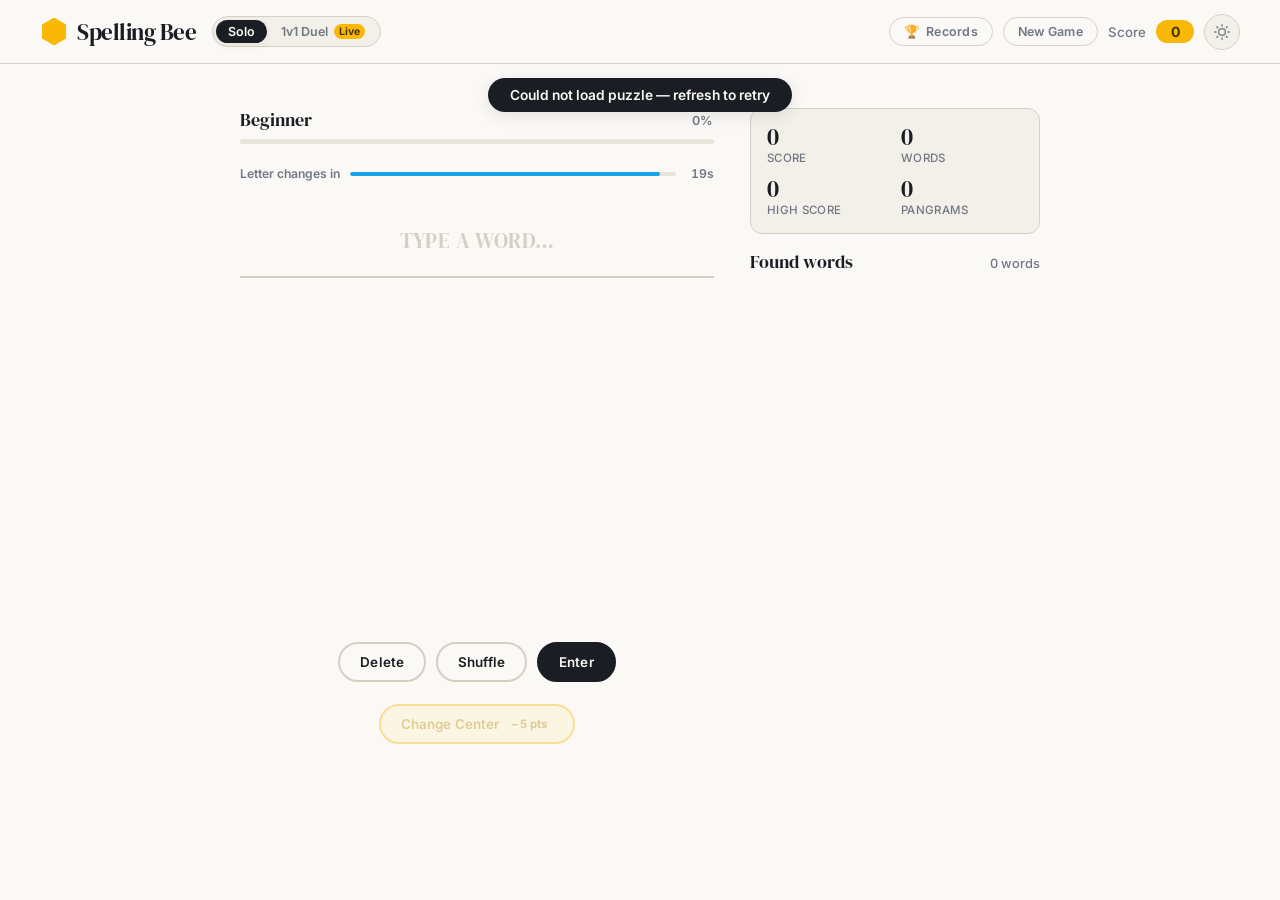
==== spelling-bee/static/index.html @ 5a42bb25 "fix(spelling-bee): ensure creator host status is retained and match settings stay active for host" ====
<!DOCTYPE html>
<html lang="en">
<head>
	<meta charset="UTF-8" />
	<meta name="viewport" content="width=device-width, initial-scale=1.0" />
	<title>Spelling Bee · 1v1 Multiplayer & Daily Puzzle</title>
	<meta name="description" content="Play Spelling Bee Solo or 1v1 real-time multiplayer with dynamic letter mutations, lockouts, and customizable game variations." />
	<link rel="preconnect" href="https://fonts.googleapis.com" />
	<link rel="preconnect" href="https://fonts.gstatic.com" crossorigin />
	<link href="https://fonts.googleapis.com/css2?family=DM+Serif+Display&family=Inter:wght@400;500;600;700;800&display=swap" rel="stylesheet" />
	<style>
		/* ── Design tokens ─────────────────────────────────────────────── */
		:root {
			--bg:            hsl(48, 30%, 97%);
			--surface:       hsl(48, 25%, 93%);
			--surface-2:     hsl(48, 20%, 88%);
			--border:        hsl(48, 15%, 80%);
			--text:          hsl(220, 15%, 12%);
			--text-muted:    hsl(220, 8%, 48%);
			--accent:        hsl(44, 95%, 50%);
			--accent-dark:   hsl(44, 95%, 38%);
			--accent-light:  hsl(44, 95%, 90%);
			--team-a:        hsl(38, 95%, 50%);
			--team-a-light:  hsl(38, 95%, 92%);
			--team-b:        hsl(210, 90%, 55%);
			--team-b-light:  hsl(210, 90%, 92%);
			--green:         hsl(145, 60%, 40%);
			--green-light:   hsl(145, 60%, 92%);
			--red:           hsl(4, 75%, 52%);
			--pangram:       hsl(270, 60%, 52%);
			--pangram-light: hsl(270, 60%, 94%);
			--mutate-color:  hsl(200, 80%, 50%);

			--radius-sm:   6px;
			--radius-md:   12px;
			--radius-lg:   16px;
			--radius-pill: 999px;

			--shadow-sm: 0 2px 8px hsl(220 15% 12% / .06);
			--shadow-md: 0 4px 16px hsl(220 15% 12% / .10);
			--shadow-lg: 0 12px 32px hsl(220 15% 12% / .15);

			--ease-spring: cubic-bezier(.34, 1.56, .64, 1);
			--ease-out:    cubic-bezier(.4, 0, .2, 1);
			--t:           160ms;
		}

		/* ── Dark mode tokens ───────────────────────────────────────────── */
		[data-theme="dark"] {
			--bg:            hsl(222, 16%, 10%);
			--surface:       hsl(222, 15%, 14%);
			--surface-2:     hsl(222, 14%, 19%);
			--border:        hsl(222, 12%, 26%);
			--text:          hsl(48, 18%, 90%);
			--text-muted:    hsl(220, 8%, 52%);
			--accent-light:  hsl(44, 50%, 18%);
			--team-a-light:  hsl(38, 50%, 18%);
			--team-b-light:  hsl(210, 50%, 18%);
			--green:         hsl(145, 55%, 50%);
			--green-light:   hsl(145, 35%, 13%);
			--pangram:       hsl(270, 65%, 68%);
			--pangram-light: hsl(270, 35%, 16%);
			--shadow-md:     0 4px 20px hsl(0 0% 0% / .35);
			--shadow-lg:     0 12px 36px hsl(0 0% 0% / .50);
		}

		/* Smooth colour transition when theme switches */
		*, *::before, *::after {
			transition:
				background-color 220ms var(--ease-out),
				border-color     220ms var(--ease-out),
				color            120ms var(--ease-out);
		}

		/* ── Reset ─────────────────────────────────────────────────────── */
		*, *::before, *::after { box-sizing: border-box; margin: 0; padding: 0; }

		body {
			font-family: 'Inter', sans-serif;
			background: var(--bg);
			color: var(--text);
			min-height: 100dvh;
			display: flex;
			flex-direction: column;
			align-items: center;
			overflow-x: hidden;
		}

		/* ── Header ────────────────────────────────────────────────────── */
		header {
			width: 100%;
			border-bottom: 1px solid var(--border);
			padding: 0 clamp(16px, 4vw, 40px);
			background: var(--bg);
			display: flex;
			align-items: center;
			justify-content: space-between;
			height: 64px;
			position: sticky;
			top: 0;
			z-index: 100;
		}

		.header-left {
			display: flex;
			align-items: center;
			gap: 16px;
		}

		.logo {
			font-family: 'DM Serif Display', serif;
			font-size: 1.45rem;
			letter-spacing: -.02em;
			display: flex;
			align-items: center;
			gap: 9px;
			cursor: pointer;
			text-decoration: none;
			color: inherit;
		}

		.logo-hex {
			width: 28px;
			height: 28px;
			background: var(--accent);
			clip-path: polygon(50% 0%,93% 25%,93% 75%,50% 100%,7% 75%,7% 25%);
			flex-shrink: 0;
		}

		/* Mode switch tabs */
		.mode-tabs {
			display: flex;
			background: var(--surface);
			padding: 3px;
			border-radius: var(--radius-pill);
			border: 1px solid var(--border);
			gap: 2px;
		}

		.mode-tab {
			padding: 4px 12px;
			border-radius: var(--radius-pill);
			border: none;
			background: transparent;
			color: var(--text-muted);
			font-family: 'Inter', sans-serif;
			font-size: .78rem;
			font-weight: 600;
			cursor: pointer;
			display: flex;
			align-items: center;
			gap: 6px;
			transition: all var(--t);
		}

		.mode-tab.active {
			background: var(--text);
			color: var(--bg);
			box-shadow: var(--shadow-sm);
		}

		.mode-tab .badge {
			font-size: .65rem;
			padding: 1px 5px;
			border-radius: var(--radius-pill);
			background: var(--accent);
			color: hsl(44, 90%, 15%);
			font-weight: 700;
		}

		.mode-tab.active .badge {
			background: var(--accent);
			color: hsl(44, 90%, 15%);
		}

		.header-right {
			display: flex;
			align-items: center;
			gap: 10px;
			font-size: .83rem;
			color: var(--text-muted);
			font-weight: 500;
		}

		.score-badge {
			background: var(--accent);
			color: hsl(44, 90%, 15%);
			font-weight: 700;
			font-size: .88rem;
			padding: 3px 12px;
			border-radius: var(--radius-pill);
			min-width: 38px;
			text-align: center;
		}

		.btn-header {
			padding: 6px 14px;
			border-radius: var(--radius-pill);
			border: 1.5px solid var(--border);
			background: transparent;
			color: var(--text-muted);
			font-family: 'Inter', sans-serif;
			font-size: .78rem;
			font-weight: 600;
			cursor: pointer;
			display: inline-flex;
			align-items: center;
			gap: 6px;
			letter-spacing: .02em;
			transition: background var(--t), border-color var(--t), color var(--t);
		}

		.btn-header:hover {
			background: var(--surface);
			border-color: var(--text-muted);
			color: var(--text);
		}

		.btn-header.accent {
			background: var(--accent-light);
			border-color: var(--accent);
			color: var(--accent-dark);
		}

		.theme-toggle {
			width: 36px;
			height: 36px;
			border-radius: 50%;
			border: 1.5px solid var(--border);
			background: var(--surface);
			cursor: pointer;
			display: flex;
			align-items: center;
			justify-content: center;
			color: var(--text-muted);
			flex-shrink: 0;
			transition:
				background-color 220ms var(--ease-out),
				border-color     220ms var(--ease-out),
				color            120ms var(--ease-out),
				transform        200ms var(--ease-spring);
		}

		.theme-toggle:hover {
			background: var(--surface-2);
			color: var(--text);
			transform: rotate(20deg) scale(1.08);
		}

		.theme-toggle svg {
			width: 16px;
			height: 16px;
			fill: none;
			stroke: currentColor;
			stroke-width: 2;
			stroke-linecap: round;
			stroke-linejoin: round;
		}

		.theme-toggle .icon-sun  { display: block; }
		.theme-toggle .icon-moon { display: none;  }

		[data-theme="dark"] .theme-toggle .icon-sun  { display: none;  }
		[data-theme="dark"] .theme-toggle .icon-moon { display: block; }

		/* ── Multiplayer Match Bar (Active Match HUD) ──────────────────── */
		.match-hud {
			width: 100%;
			background: var(--surface);
			border-bottom: 1px solid var(--border);
			padding: 10px clamp(16px, 4vw, 40px);
			display: none;
			flex-direction: column;
			gap: 8px;
			animation: slideDown 220ms var(--ease-out);
		}

		.match-hud.active { display: flex; }

		@keyframes slideDown {
			from { opacity: 0; transform: translateY(-8px); }
			to   { opacity: 1; transform: translateY(0); }
		}

		.match-hud-main {
			display: flex;
			align-items: center;
			justify-content: space-between;
			flex-wrap: wrap;
			gap: 12px;
		}

		.duel-scorecard {
			display: flex;
			align-items: center;
			gap: 16px;
			flex: 1;
			min-width: 260px;
		}

		.duel-side {
			display: flex;
			align-items: center;
			gap: 8px;
			flex: 1;
		}

		.duel-side.right {
			justify-content: flex-end;
			text-align: right;
		}

		.duel-side.team-a .duel-badge { background: var(--team-a); color: hsl(38, 90%, 15%); }
		.duel-side.team-b .duel-badge { background: var(--team-b); color: #fff; }

		.duel-badge {
			padding: 3px 10px;
			border-radius: var(--radius-pill);
			font-size: .75rem;
			font-weight: 700;
		}

		.duel-name {
			font-size: .88rem;
			font-weight: 600;
			white-space: nowrap;
			overflow: hidden;
			text-overflow: ellipsis;
			max-width: 140px;
		}

		.duel-pts {
			font-family: 'DM Serif Display', serif;
			font-size: 1.4rem;
		}

		.duel-vs {
			font-size: .75rem;
			font-weight: 800;
			color: var(--text-muted);
			padding: 2px 8px;
			border-radius: var(--radius-pill);
			background: var(--surface-2);
		}

		.match-timer-box {
			display: flex;
			align-items: center;
			gap: 8px;
			font-size: .85rem;
			font-weight: 700;
			font-variant-numeric: tabular-nums;
			background: var(--surface-2);
			padding: 5px 14px;
			border-radius: var(--radius-pill);
			border: 1px solid var(--border);
		}

		.match-timer-box.urgent {
			background: hsl(4, 75%, 52% / .15);
			color: var(--red);
			border-color: var(--red);
			animation: pulse 1s infinite;
		}

		@keyframes pulse {
			0%, 100% { opacity: 1; }
			50% { opacity: .7; }
		}

		/* Multiplayer Live Event Feed */
		.match-feed {
			font-size: .75rem;
			color: var(--text-muted);
			font-weight: 500;
			display: flex;
			align-items: center;
			gap: 8px;
			min-height: 18px;
		}

		.feed-pill {
			background: var(--surface-2);
			padding: 2px 8px;
			border-radius: var(--radius-pill);
			color: var(--text);
			font-weight: 600;
			animation: fadeIn 200ms ease;
		}

		@keyframes fadeIn {
			from { opacity: 0; }
			to   { opacity: 1; }
		}

		/* ── Layout ────────────────────────────────────────────────────── */
		main {
			width: 100%;
			max-width: 880px;
			padding: clamp(20px, 4vw, 44px) clamp(16px, 4vw, 40px);
			display: grid;
			grid-template-columns: 1fr 290px;
			gap: 36px;
			align-items: start;
		}

		@media (max-width: 720px) {
			main { grid-template-columns: 1fr; }
			.mode-tabs { order: 2; margin-top: 6px; }
			.header-left { flex-direction: column; align-items: flex-start; gap: 4px; }
			header { height: auto; padding: 10px 16px; }
		}

		/* ── Left column ────────────────────────────────────────────────── */
		.game-col {
			display: flex;
			flex-direction: column;
			align-items: center;
			gap: 22px;
		}

		/* ── Rank bar (Solo Mode) ───────────────────────────────────────── */
		.rank-row {
			width: 100%;
			display: flex;
			flex-direction: column;
			gap: 7px;
		}

		.rank-meta {
			display: flex;
			align-items: center;
			justify-content: space-between;
		}

		.rank-name {
			font-family: 'DM Serif Display', serif;
			font-size: 1.1rem;
		}

		.rank-pct {
			font-size: .78rem;
			color: var(--text-muted);
			font-weight: 600;
			letter-spacing: .04em;
		}

		.rank-track {
			width: 100%;
			height: 5px;
			background: var(--surface-2);
			border-radius: 3px;
			overflow: hidden;
		}

		.rank-fill {
			height: 100%;
			background: var(--accent);
			border-radius: 3px;
			width: 0%;
			transition: width 600ms var(--ease-spring);
		}

		/* ── Mutate countdown bar ───────────────────────────────────────── */
		.mutate-row {
			width: 100%;
			display: flex;
			align-items: center;
			gap: 10px;
			font-size: .76rem;
			font-weight: 600;
			color: var(--text-muted);
		}

		.mutate-track {
			flex: 1;
			height: 4px;
			background: var(--surface-2);
			border-radius: 2px;
			overflow: hidden;
		}

		.mutate-fill {
			height: 100%;
			background: var(--mutate-color);
			border-radius: 2px;
			width: 100%;
			transform-origin: left;
			transition: width 1s linear;
		}

		.mutate-fill.urgent { background: var(--red); }

		.mutate-secs {
			min-width: 28px;
			text-align: right;
			font-variant-numeric: tabular-nums;
		}

		/* ── Word input ─────────────────────────────────────────────────── */
		.word-input-wrap {
			position: relative;
			width: 100%;
		}

		.word-input {
			width: 100%;
			font-family: 'DM Serif Display', serif;
			font-size: clamp(1.6rem, 5vw, 2.4rem);
			letter-spacing: .06em;
			text-align: center;
			padding: 10px 16px;
			background: transparent;
			border: none;
			border-bottom: 2.5px solid var(--border);
			outline: none;
			color: transparent;
			caret-color: var(--accent);
			transition: border-color var(--t) var(--ease-out);
		}

		.word-input:focus { border-color: var(--accent); }

		.word-display-overlay {
			position: absolute;
			inset: 0;
			display: flex;
			align-items: center;
			justify-content: center;
			pointer-events: none;
			font-family: 'DM Serif Display', serif;
			font-size: clamp(1.6rem, 5vw, 2.4rem);
			letter-spacing: .06em;
			text-transform: uppercase;
			padding: 10px 16px;
			overflow: hidden;
			white-space: nowrap;
			gap: 1px;
		}

		.word-display-overlay .lv { color: var(--text); }
		.word-display-overlay .lv.lg { color: hsl(38, 92%, 50%); }
		.word-display-overlay .li { color: var(--text-muted); opacity: .55; }
		.word-display-overlay .placeholder-text {
			color: var(--border);
			font-size: clamp(.95rem, 2.8vw, 1.3rem);
			letter-spacing: .02em;
		}

		/* ── Honeycomb ──────────────────────────────────────────────────── */
		.hive-wrap {
			position: relative;
			width: clamp(240px, 55vw, 320px);
			aspect-ratio: 1;
			display: flex;
			align-items: center;
			justify-content: center;
		}

		.hive { position: relative; width: 100%; height: 100%; }

		.hex-btn {
			position: absolute;
			display: flex;
			align-items: center;
			justify-content: center;
			clip-path: polygon(50% 0%,93% 25%,93% 75%,50% 100%,7% 75%,7% 25%);
			cursor: pointer;
			border: none;
			outline: none;
			font-family: 'DM Serif Display', serif;
			font-size: clamp(1.1rem, 3.5vw, 1.45rem);
			text-transform: uppercase;
			color: var(--text);
			background: var(--surface-2);
			transition: background var(--t) var(--ease-out), transform var(--t) var(--ease-out);
			user-select: none;
			-webkit-tap-highlight-color: transparent;
		}

		.hex-btn:hover { background: hsl(48, 20%, 82%); }
		.hex-btn:active { transform: scale(.90); }

		.hex-btn.center {
			background: var(--accent);
			color: hsl(44, 80%, 12%);
			z-index: 2;
		}

		.hex-btn.center:hover { background: hsl(44, 95%, 44%); }

		@keyframes hexMutateOut {
			0%   { transform: scale(1) rotateY(0deg); }
			50%  { transform: scale(.6) rotateY(90deg); opacity: .3; }
			100% { transform: scale(1) rotateY(0deg); }
		}

		.hex-btn.mutating {
			animation: hexMutateOut 440ms var(--ease-spring) both;
		}

		@keyframes hexWarnPulse {
			0%, 100% { box-shadow: 0 0 0 0 hsl(4, 75%, 52% / .0); }
			50%      { box-shadow: 0 0 18px 4px hsl(4, 75%, 52% / .55); }
		}

		.hex-btn.lockout-warning {
			animation: hexWarnPulse 0.7s ease-in-out infinite;
		}

		.hex-btn.lockout-locked {
			background: var(--red) !important;
			color: hsl(0, 0%, 100% / .35) !important;
			pointer-events: none;
			cursor: not-allowed;
			text-decoration: line-through;
			animation: none;
		}

		@keyframes hexUnlock {
			0%   { transform: scale(.85); }
			50%  { transform: scale(1.12); }
			100% { transform: scale(1); }
		}

		.hex-btn.lockout-unlock {
			animation: hexUnlock 350ms var(--ease-spring) both;
		}

		.word-display-overlay .ll {
			color: var(--red);
			text-decoration: line-through;
			opacity: .5;
		}

		/* ── Action buttons ─────────────────────────────────────────────── */
		.actions {
			display: flex;
			gap: 10px;
			align-items: center;
		}

		.btn {
			padding: 10px 20px;
			border-radius: var(--radius-pill);
			border: 2px solid var(--border);
			background: var(--bg);
			color: var(--text);
			font-family: 'Inter', sans-serif;
			font-size: .84rem;
			font-weight: 600;
			cursor: pointer;
			letter-spacing: .01em;
			transition: background var(--t), border-color var(--t), transform var(--t);
		}

		.btn:hover { background: var(--surface); border-color: var(--text-muted); }
		.btn:active { transform: scale(.95); }

		.btn-submit {
			background: var(--text);
			color: var(--bg);
			border-color: var(--text);
		}

		.btn-submit:hover { background: hsl(220, 15%, 22%); border-color: hsl(220, 15%, 22%); }
		.btn-submit:disabled { opacity: .35; cursor: not-allowed; }

		.btn-center {
			background: var(--accent-light);
			border-color: var(--accent);
			color: var(--accent-dark);
			display: flex;
			align-items: center;
			gap: 6px;
		}

		.btn-center:hover:not(:disabled) {
			background: var(--accent);
			border-color: var(--accent-dark);
			color: hsl(44, 80%, 12%);
		}

		.btn-center:disabled {
			opacity: .4;
			cursor: not-allowed;
		}

		.cost-badge {
			font-size: .72rem;
			font-weight: 700;
			background: hsl(44, 95%, 38% / .15);
			padding: 1px 6px;
			border-radius: var(--radius-pill);
		}

		/* ── Toast ──────────────────────────────────────────────────────── */
		#toast {
			position: fixed;
			top: 78px;
			left: 50%;
			transform: translateX(-50%) translateY(-10px);
			background: var(--text);
			color: var(--bg);
			padding: 9px 22px;
			border-radius: var(--radius-pill);
			font-size: .86rem;
			font-weight: 600;
			opacity: 0;
			pointer-events: none;
			transition: opacity 180ms ease, transform 180ms ease;
			z-index: 999;
			white-space: nowrap;
			box-shadow: var(--shadow-md);
		}

		#toast.show {
			opacity: 1;
			transform: translateX(-50%) translateY(0);
		}

		#toast.good    { background: var(--green); color: #fff; }
		#toast.great   { background: var(--pangram); color: #fff; }
		#toast.mutated { background: var(--mutate-color); color: #fff; }
		#toast.danger  { background: var(--red); color: #fff; }

		/* ── Right column (Stats / Words) ───────────────────────────────── */
		.words-col {
			display: flex;
			flex-direction: column;
			gap: 16px;
		}

		.stats-card {
			background: var(--surface);
			border: 1px solid var(--border);
			border-radius: var(--radius-md);
			padding: 16px;
			display: grid;
			grid-template-columns: 1fr 1fr;
			gap: 12px;
		}

		.stat-item { display: flex; flex-direction: column; gap: 2px; }

		.stat-value {
			font-family: 'DM Serif Display', serif;
			font-size: 1.5rem;
			line-height: 1;
		}

		.stat-label {
			font-size: .72rem;
			color: var(--text-muted);
			font-weight: 500;
			letter-spacing: .03em;
			text-transform: uppercase;
		}

		.words-header {
			display: flex;
			align-items: baseline;
			justify-content: space-between;
		}

		.words-title {
			font-family: 'DM Serif Display', serif;
			font-size: 1.1rem;
		}

		.words-count { font-size: .8rem; color: var(--text-muted); font-weight: 500; }

		.words-list {
			list-style: none;
			display: flex;
			flex-direction: column;
			gap: 4px;
			max-height: 460px;
			overflow-y: auto;
			padding-right: 4px;
		}

		.words-list::-webkit-scrollbar { width: 4px; }
		.words-list::-webkit-scrollbar-thumb { background: var(--border); border-radius: 2px; }

		.word-item {
			padding: 7px 12px;
			border-radius: var(--radius-sm);
			font-size: .88rem;
			font-weight: 500;
			display: flex;
			align-items: center;
			justify-content: space-between;
			animation: slideIn 280ms var(--ease-spring) both;
		}

		@keyframes slideIn {
			from { opacity: 0; transform: translateX(10px); }
			to   { opacity: 1; transform: translateX(0); }
		}

		.word-item.pangram { background: var(--pangram-light); color: var(--pangram); font-weight: 700; }
		.word-item.normal  { background: var(--green-light); color: var(--green); }

		.word-item .word-meta {
			display: flex;
			align-items: center;
			gap: 6px;
			font-size: .75rem;
			font-weight: 700;
			opacity: .85;
		}

		/* ── Modal Common Styles ────────────────────────────────────────── */
		.modal-backdrop {
			position: fixed;
			inset: 0;
			background: hsl(220 15% 12% / .55);
			backdrop-filter: blur(4px);
			-webkit-backdrop-filter: blur(4px);
			z-index: 1000;
			display: flex;
			align-items: center;
			justify-content: center;
			padding: 20px;
			opacity: 0;
			visibility: hidden;
			transition: opacity 200ms var(--ease-out), visibility 200ms var(--ease-out);
		}

		.modal-backdrop.open {
			opacity: 1;
			visibility: visible;
		}

		.modal-dialog {
			background: var(--bg);
			border: 1px solid var(--border);
			border-radius: var(--radius-lg);
			width: min(640px, 95vw);
			max-width: 640px;
			max-height: 90vh;
			display: flex;
			flex-direction: column;
			box-shadow: var(--shadow-lg);
			transform: scale(.95);
			transition: transform 200ms var(--ease-spring);
			overflow: hidden;
		}

		.modal-backdrop.open .modal-dialog {
			transform: scale(1);
		}

		.modal-header {
			padding: 18px 24px;
			border-bottom: 1px solid var(--border);
			display: flex;
			align-items: center;
			justify-content: space-between;
			background: var(--surface);
			flex-shrink: 0;
		}

		.modal-title {
			font-family: 'DM Serif Display', serif;
			font-size: 1.35rem;
			display: flex;
			align-items: center;
			gap: 10px;
		}

		.modal-close {
			background: transparent;
			border: none;
			color: var(--text-muted);
			font-size: 1.4rem;
			line-height: 1;
			cursor: pointer;
			width: 34px;
			height: 34px;
			border-radius: 50%;
			display: flex;
			align-items: center;
			justify-content: center;
		}

		.modal-close:hover {
			background: var(--surface-2);
			color: var(--text);
		}

		.modal-body {
			padding: 24px;
			overflow-y: auto;
			overflow-x: hidden;
			display: flex;
			flex-direction: column;
			gap: 18px;
		}

		.modal-body::-webkit-scrollbar { width: 5px; }
		.modal-body::-webkit-scrollbar-thumb { background: var(--border); border-radius: 3px; }

		/* ── Multiplayer Lobby Modal UI ────────────────────────────────── */
		.lobby-code-box {
			background: var(--surface);
			border: 2px dashed var(--border);
			border-radius: var(--radius-md);
			padding: 16px 20px;
			display: flex;
			align-items: center;
			justify-content: space-between;
			gap: 12px;
			min-width: 0;
		}

		.lobby-code-val {
			font-family: 'DM Serif Display', serif;
			font-size: 1.8rem;
			letter-spacing: .08em;
			color: var(--text);
		}

		.btn-copy {
			padding: 8px 16px;
			border-radius: var(--radius-pill);
			background: var(--accent);
			border: none;
			color: hsl(44, 90%, 15%);
			font-weight: 700;
			font-size: .82rem;
			cursor: pointer;
			display: flex;
			align-items: center;
			gap: 6px;
			transition: opacity var(--t), transform var(--t);
			flex-shrink: 0;
		}

		.btn-copy:hover { opacity: .9; transform: scale(1.02); }

		.input-group {
			display: flex;
			flex-direction: column;
			gap: 6px;
			min-width: 0;
		}

		.input-label {
			font-size: .75rem;
			font-weight: 700;
			text-transform: uppercase;
			color: var(--text-muted);
			letter-spacing: .04em;
		}

		.text-input, .select-input {
			padding: 10px 14px;
			border-radius: var(--radius-sm);
			border: 1.5px solid var(--border);
			background: var(--surface);
			color: var(--text);
			font-family: 'Inter', sans-serif;
			font-size: .9rem;
			outline: none;
			width: 100%;
			box-sizing: border-box;
		}

		.text-input:focus, .select-input:focus {
			border-color: var(--accent);
		}

		.lobby-grid-2 {
			display: grid;
			grid-template-columns: 1fr 1fr;
			gap: 12px;
			min-width: 0;
		}

		@media (max-width: 520px) {
			.lobby-grid-2 { grid-template-columns: 1fr; }
		}

		/* ── 1v1 Duel Matchup Box ──────────────────────── */
		.duel-matchup-wrap {
			display: grid;
			grid-template-columns: 1fr auto 1fr;
			gap: 14px;
			align-items: center;
			background: var(--surface);
			border: 1px solid var(--border);
			border-radius: var(--radius-md);
			padding: 18px;
			min-width: 0;
		}

		.duel-matchup-card {
			display: flex;
			flex-direction: column;
			gap: 6px;
			background: var(--bg);
			border: 1.5px solid var(--border);
			border-radius: var(--radius-sm);
			padding: 12px 14px;
			min-width: 0;
			overflow: hidden;
		}

		.duel-matchup-card.host-side {
			border-left: 4px solid var(--team-a);
		}

		.duel-matchup-card.rival-side {
			border-left: 4px solid var(--team-b);
		}

		.duel-matchup-card.waiting {
			border-style: dashed;
			opacity: .75;
		}

		.duel-matchup-meta {
			display: flex;
			align-items: center;
			justify-content: space-between;
			font-size: .72rem;
			font-weight: 700;
			text-transform: uppercase;
			color: var(--text-muted);
			letter-spacing: .03em;
		}

		.duel-matchup-name {
			font-family: 'DM Serif Display', serif;
			font-size: 1.2rem;
			color: var(--text);
			white-space: nowrap;
			overflow: hidden;
			text-overflow: ellipsis;
		}

		.duel-matchup-vs {
			font-size: .8rem;
			font-weight: 800;
			color: var(--text-muted);
			background: var(--surface-2);
			padding: 6px 10px;
			border-radius: var(--radius-pill);
		}

		.lobby-teams-wrap {
			display: flex;
			flex-direction: column;
			gap: 10px;
		}

		.team-card {
			background: var(--surface);
			border: 1px solid var(--border);
			border-radius: var(--radius-md);
			padding: 12px 14px;
			display: flex;
			flex-direction: column;
			gap: 8px;
		}

		.team-card.team-a { border-left: 4px solid var(--team-a); }
		.team-card.team-b { border-left: 4px solid var(--team-b); }

		.team-header {
			display: flex;
			align-items: center;
			justify-content: space-between;
			font-size: .82rem;
			font-weight: 700;
		}

		.player-slots {
			display: flex;
			flex-direction: column;
			gap: 6px;
		}

		.player-slot-item {
			background: var(--bg);
			border: 1px solid var(--border);
			border-radius: var(--radius-sm);
			padding: 6px 10px;
			display: flex;
			align-items: center;
			justify-content: space-between;
			font-size: .84rem;
		}

		.player-slot-item .slot-name {
			font-weight: 600;
			display: flex;
			align-items: center;
			gap: 6px;
		}

		.tag-host {
			background: var(--accent);
			color: hsl(44, 90%, 15%);
			font-size: .65rem;
			font-weight: 800;
			padding: 1px 5px;
			border-radius: var(--radius-pill);
		}

		.tag-ready {
			font-size: .72rem;
			font-weight: 700;
			color: var(--green);
		}

		.tag-not-ready {
			font-size: .72rem;
			font-weight: 700;
			color: var(--text-muted);
		}

		.btn-switch-team {
			padding: 3px 8px;
			border-radius: var(--radius-pill);
			border: 1px solid var(--border);
			background: transparent;
			font-size: .72rem;
			font-weight: 600;
			color: var(--text-muted);
			cursor: pointer;
		}

		.btn-switch-team:hover {
			background: var(--surface-2);
			color: var(--text);
		}

		.lobby-actions {
			display: flex;
			gap: 10px;
			margin-top: 8px;
		}

		.btn-lobby-primary {
			flex: 1;
			padding: 12px 20px;
			border-radius: var(--radius-pill);
			background: var(--text);
			color: var(--bg);
			border: none;
			font-family: 'Inter', sans-serif;
			font-size: .92rem;
			font-weight: 700;
			cursor: pointer;
			transition: background var(--t);
		}

		.btn-lobby-primary:hover:not(:disabled) {
			background: hsl(220, 15%, 25%);
		}

		.btn-lobby-primary:disabled {
			opacity: .4;
			cursor: not-allowed;
		}

		.btn-lobby-secondary {
			padding: 12px 20px;
			border-radius: var(--radius-pill);
			background: var(--surface);
			border: 1.5px solid var(--border);
			color: var(--text);
			font-family: 'Inter', sans-serif;
			font-size: .92rem;
			font-weight: 600;
			cursor: pointer;
		}

		.btn-lobby-secondary:hover {
			background: var(--surface-2);
		}

		/* Join Room Bar in Modal */
		.join-code-row {
			display: flex;
			gap: 8px;
			align-items: center;
			min-width: 0;
		}

		.join-code-row .text-input {
			flex: 1;
			min-width: 0;
		}

		.join-code-row .btn-lobby-secondary {
			flex-shrink: 0;
			padding: 9px 18px;
			font-size: .86rem;
		}

		/* ── Game Over Modal ────────────────────────────────────────────── */
		.game-over-banner {
			text-align: center;
			padding: 16px 0;
		}

		.game-over-title {
			font-family: 'DM Serif Display', serif;
			font-size: 2.2rem;
			line-height: 1.1;
		}

		.game-over-sub {
			font-size: .9rem;
			color: var(--text-muted);
			margin-top: 4px;
		}

		.podium-scores {
			display: grid;
			grid-template-columns: 1fr 1fr;
			gap: 12px;
			background: var(--surface);
			border-radius: var(--radius-md);
			padding: 16px;
			border: 1px solid var(--border);
		}

		.podium-item {
			display: flex;
			flex-direction: column;
			align-items: center;
			gap: 4px;
		}

		.podium-val {
			font-family: 'DM Serif Display', serif;
			font-size: 2rem;
		}

		.podium-label {
			font-size: .75rem;
			font-weight: 700;
			text-transform: uppercase;
			color: var(--text-muted);
		}

		/* ── Achievements Modal ─────────────────────────────────────────── */
		.records-grid {
			display: grid;
			grid-template-columns: repeat(2, 1fr);
			gap: 10px;
		}

		.record-card {
			background: var(--surface);
			border: 1px solid var(--border);
			border-radius: var(--radius-sm);
			padding: 12px 14px;
			display: flex;
			flex-direction: column;
			gap: 4px;
		}

		.record-card.full-width { grid-column: span 2; }

		.record-label {
			font-size: .72rem;
			color: var(--text-muted);
			font-weight: 500;
			text-transform: uppercase;
			letter-spacing: .03em;
		}

		.record-val {
			font-family: 'DM Serif Display', serif;
			font-size: 1.25rem;
			color: var(--text);
			word-break: break-all;
		}

		.record-sub {
			font-size: .75rem;
			color: var(--text-muted);
			font-weight: 500;
		}

		.badges-list {
			display: flex;
			flex-direction: column;
			gap: 8px;
		}

		.badge-item {
			background: var(--surface);
			border: 1px solid var(--border);
			border-radius: var(--radius-sm);
			padding: 10px 14px;
			display: flex;
			align-items: center;
			gap: 12px;
			transition: border-color var(--t), background var(--t);
		}

		.badge-item.unlocked {
			border-color: var(--accent);
			background: var(--surface-2);
		}

		.badge-icon {
			font-size: 1.35rem;
			width: 38px;
			height: 38px;
			border-radius: 50%;
			background: var(--surface-2);
			display: flex;
			align-items: center;
			justify-content: center;
			flex-shrink: 0;
		}

		.badge-item.unlocked .badge-icon { background: var(--accent-light); }

		.badge-info {
			flex: 1;
			display: flex;
			flex-direction: column;
			gap: 2px;
		}

		.badge-name {
			font-size: .88rem;
			font-weight: 600;
			color: var(--text);
		}

		.badge-desc {
			font-size: .76rem;
			color: var(--text-muted);
		}

		.badge-status {
			font-size: .72rem;
			font-weight: 600;
			padding: 3px 8px;
			border-radius: var(--radius-pill);
			background: var(--surface-2);
			color: var(--text-muted);
		}

		.badge-item.unlocked .badge-status {
			background: var(--green-light);
			color: var(--green);
		}
	</style>
</head>
<body>

<header>
	<div class="header-left">
		<a class="logo" id="logo-btn" href="#">
			<div class="logo-hex"></div>
			Spelling Bee
		</a>
		<div class="mode-tabs">
			<button class="mode-tab active" id="tab-solo">Solo</button>
			<button class="mode-tab" id="tab-multi">
				1v1 Duel
				<span class="badge">Live</span>
			</button>
		</div>
	</div>

	<div class="header-right">
		<button class="btn-header" id="btn-achievements" title="View achievements & records">
			🏆 <span>Records</span>
		</button>
		<button class="btn-header accent" id="btn-room-action" style="display:none">
			⚔️ <span id="room-btn-text">Room Lobby</span>
		</button>
		<button class="btn-header" id="btn-new-game" title="Start a fresh random puzzle">New Game</button>
		Score
		<span class="score-badge" id="header-score">0</span>
		<button class="theme-toggle" id="btn-theme" aria-label="Toggle dark mode" title="Toggle dark mode">
			<svg class="icon-sun" viewBox="0 0 24 24">
				<circle cx="12" cy="12" r="5"/>
				<line x1="12" y1="1"  x2="12" y2="3"/>
				<line x1="12" y1="21" x2="12" y2="23"/>
				<line x1="4.22" y1="4.22"  x2="5.64" y2="5.64"/>
				<line x1="18.36" y1="18.36" x2="19.78" y2="19.78"/>
				<line x1="1"  y1="12" x2="3"  y2="12"/>
				<line x1="21" y1="12" x2="23" y2="12"/>
				<line x1="4.22" y1="19.78" x2="5.64" y2="18.36"/>
				<line x1="18.36" y1="5.64" x2="19.78" y2="4.22"/>
			</svg>
			<svg class="icon-moon" viewBox="0 0 24 24">
				<path d="M21 12.79A9 9 0 1 1 11.21 3 7 7 0 0 0 21 12.79z"/>
			</svg>
		</button>
	</div>
</header>

<!-- Multiplayer Live Match HUD -->
<div class="match-hud" id="match-hud">
	<div class="match-hud-main">
		<div class="duel-scorecard">
			<!-- Side A: You or Team A -->
			<div class="duel-side team-a">
				<span class="duel-badge" id="hud-p1-badge">YOU</span>
				<span class="duel-name" id="hud-p1-name">Player 1</span>
				<span class="duel-pts" id="hud-p1-pts">0</span>
			</div>

			<div class="duel-vs">VS</div>

			<!-- Side B: Opponent or Team B -->
			<div class="duel-side team-b right">
				<span class="duel-pts" id="hud-p2-pts">0</span>
				<span class="duel-name" id="hud-p2-name">Waiting…</span>
				<span class="duel-badge" id="hud-p2-badge">RIVAL</span>
			</div>
		</div>

		<!-- Match Countdown Timer -->
		<div class="match-timer-box" id="match-timer-box">
			<span>⏱️</span>
			<span id="match-timer-val">5:00</span>
		</div>
	</div>

	<!-- Activity feed -->
	<div class="match-feed" id="match-feed">
		<span class="feed-pill" id="feed-text">1v1 Duel Match Started! Find words before time runs out.</span>
	</div>
</div>

<main>
	<!-- Left: Game honeycomb & input -->
	<div class="game-col">

		<!-- Solo Rank progress (hidden in multiplayer) -->
		<div class="rank-row" id="rank-row" style="width:100%">
			<div class="rank-meta">
				<span class="rank-name" id="rank-name">Beginner</span>
				<span class="rank-pct" id="rank-pct">0%</span>
			</div>
			<div class="rank-track">
				<div class="rank-fill" id="rank-fill"></div>
			</div>
		</div>

		<!-- Letter-mutate countdown (Synchronized in MP) -->
		<div class="mutate-row" id="mutate-row" style="width:100%">
			<span>Letter changes in</span>
			<div class="mutate-track">
				<div class="mutate-fill" id="mutate-fill"></div>
			</div>
			<span class="mutate-secs" id="mutate-secs">20s</span>
		</div>

		<!-- Word input -->
		<div class="word-input-wrap">
			<div id="word-display" class="word-display-overlay" aria-hidden="true">
				<span class="placeholder-text">Type a word…</span>
			</div>
			<input
				id="word-input"
				class="word-input"
				type="text"
				autocomplete="off"
				autocorrect="off"
				autocapitalize="off"
				spellcheck="false"
				aria-label="Word input"
			/>
		</div>

		<!-- Honeycomb -->
		<div class="hive-wrap" id="hive-wrap">
			<div class="hive" id="hive"></div>
		</div>

		<!-- Controls -->
		<div class="actions">
			<button class="btn" id="btn-delete">Delete</button>
			<button class="btn" id="btn-shuffle">Shuffle</button>
			<button class="btn btn-submit" id="btn-enter">Enter</button>
		</div>

		<button class="btn btn-center" id="btn-center" disabled>
			Change Center <span class="cost-badge">−5 pts</span>
		</button>

	</div>

	<!-- Right: stats + found words -->
	<div class="words-col">

		<div class="stats-card">
			<div class="stat-item">
				<span class="stat-value" id="stat-score">0</span>
				<span class="stat-label">Score</span>
			</div>
			<div class="stat-item">
				<span class="stat-value" id="stat-words">0</span>
				<span class="stat-label">Words</span>
			</div>
			<div class="stat-item">
				<span class="stat-value" id="stat-max">0</span>
				<span class="stat-label">High score</span>
			</div>
			<div class="stat-item">
				<span class="stat-value" id="stat-pangrams">0</span>
				<span class="stat-label">Pangrams</span>
			</div>
		</div>

		<div class="words-header">
			<span class="words-title" id="words-header-title">Found words</span>
			<span class="words-count" id="words-count">0 words</span>
		</div>

		<ul class="words-list" id="words-list" aria-live="polite"></ul>

	</div>
</main>

<!-- Multiplayer Room Lobby Modal -->
<div class="modal-backdrop" id="lobby-modal" aria-hidden="true">
	<div class="modal-dialog" role="dialog" aria-modal="true" aria-labelledby="lobby-title">
		<div class="modal-header">
			<div class="modal-title" id="lobby-title">
				⚔️ Multiplayer Lobby
			</div>
			<button class="modal-close" id="btn-close-lobby" aria-label="Close lobby">&times;</button>
		</div>
		<div class="modal-body">
			<!-- Room Code & Copy Link -->
			<div class="lobby-code-box">
				<div>
					<div class="input-label">Room Code</div>
					<div class="lobby-code-val" id="lobby-code-display">BEE-777</div>
				</div>
				<button class="btn-copy" id="btn-copy-link">
					📋 <span>Copy Link</span>
				</button>
			</div>

			<!-- Nickname input -->
			<div class="input-group">
				<label class="input-label" for="input-nickname">Your Nickname</label>
				<input class="text-input" id="input-nickname" type="text" maxlength="16" placeholder="Enter nickname…" />
			</div>

			<!-- Host Room Settings -->
			<div class="input-group">
				<div style="display:flex; align-items:center; justify-content:space-between">
					<span class="input-label">Match Settings</span>
					<span id="settings-lock-badge" class="tag-not-ready" style="display:none; font-size:.7rem">🔒 Controlled by Host</span>
				</div>
				<div id="host-settings-section" class="lobby-grid-2">
					<div class="input-group">
						<label class="input-label" for="select-mode">Format</label>
						<select class="select-input" id="select-mode" disabled>
							<option value="1v1">1v1 Duel</option>
							<option value="2v2">2v2 Team Battle</option>
							<option value="ffa">Free For All</option>
						</select>
					</div>
					<div class="input-group">
						<label class="input-label" for="select-duration">Match Timer</label>
						<select class="select-input" id="select-duration" disabled>
							<option value="300" selected>5 Minutes</option>
							<option value="600">10 Minutes</option>
							<option value="1200">20 Minutes</option>
							<option value="0">Unlimited</option>
						</select>
					</div>
					<div class="input-group">
						<label class="input-label" for="select-variant">Game Variant</label>
						<select class="select-input" id="select-variant" disabled>
							<option value="dynamic" selected>Dynamic (Mutations + Lockouts)</option>
							<option value="classic">Classic (Static Hive)</option>
						</select>
					</div>
					<div class="input-group">
						<label class="input-label" for="select-claim-mode">Word Claims</label>
						<select class="select-input" id="select-claim-mode" disabled>
							<option value="independent" selected>Independent (Score Race)</option>
							<option value="snatch">Snatch (Exclusive Claim)</option>
						</select>
					</div>
				</div>
			</div>

			<!-- 1v1 Duel Matchup Box -->
			<div class="duel-matchup-wrap" id="duel-matchup-wrap">
				<div class="duel-matchup-card host-side" id="card-p1">
					<div class="duel-matchup-meta">
						<span style="color:var(--team-a)">Player 1 (Host)</span>
						<span class="tag-host">HOST</span>
					</div>
					<div class="duel-matchup-name" id="duel-p1-name">Host</div>
					<span class="tag-ready" id="duel-p1-status">Ready ✓</span>
				</div>

				<div class="duel-matchup-vs">VS</div>

				<div class="duel-matchup-card rival-side waiting" id="card-p2">
					<div class="duel-matchup-meta">
						<span style="color:var(--team-b)">Player 2 (Rival)</span>
						<span id="duel-p2-badge"></span>
					</div>
					<div class="duel-matchup-name" id="duel-p2-name">Waiting…</div>
					<span class="tag-not-ready" id="duel-p2-status">Share link to invite</span>
				</div>
			</div>

			<!-- 2v2 / FFA Teams & Player Slots (shown only in team modes) -->
			<div class="lobby-teams-wrap" id="team-matchup-wrap" style="display:none">
				<div class="team-card team-a">
					<div class="team-header">
						<span style="color:var(--team-a)">Team Gold (Side A)</span>
						<button class="btn-switch-team" data-team="team_a">Join Team A</button>
					</div>
					<div class="player-slots" id="slots-team-a"></div>
				</div>

				<div class="team-card team-b">
					<div class="team-header">
						<span style="color:var(--team-b)">Team Blue (Side B)</span>
						<button class="btn-switch-team" data-team="team_b">Join Team B</button>
					</div>
					<div class="player-slots" id="slots-team-b"></div>
				</div>
			</div>

			<!-- Join another room -->
			<div class="input-group" style="margin-top:4px">
				<label class="input-label">Join Another Room by Code</label>
				<div class="join-code-row">
					<input class="text-input" id="input-join-code" type="text" placeholder="e.g. BEE-123" style="text-transform:uppercase" />
					<button class="btn-lobby-secondary" id="btn-join-code">Join</button>
				</div>
			</div>

			<!-- Bottom CTA controls -->
			<div class="lobby-actions">
				<button class="btn-lobby-secondary" id="btn-ready-toggle" style="display:none">Ready ✓</button>
				<button class="btn-lobby-primary" id="btn-start-match">Start Match ⚔️</button>
			</div>
		</div>
	</div>
</div>

<!-- Match Over / Victory Modal -->
<div class="modal-backdrop" id="game-over-modal" aria-hidden="true">
	<div class="modal-dialog" role="dialog" aria-modal="true" aria-labelledby="game-over-title">
		<div class="modal-header">
			<div class="modal-title">🏆 Match Results</div>
			<button class="modal-close" id="btn-close-game-over">&times;</button>
		</div>
		<div class="modal-body">
			<div class="game-over-banner">
				<div class="game-over-title" id="go-result-title">Victory! 🌟</div>
				<div class="game-over-sub" id="go-result-sub">Time expired</div>
			</div>

			<div class="podium-scores">
				<div class="podium-item">
					<span class="podium-label" id="go-p1-label">You</span>
					<span class="podium-val" id="go-p1-score" style="color:var(--team-a)">0</span>
					<span class="record-sub" id="go-p1-words">0 words</span>
				</div>
				<div class="podium-item">
					<span class="podium-label" id="go-p2-label">Opponent</span>
					<span class="podium-val" id="go-p2-score" style="color:var(--team-b)">0</span>
					<span class="record-sub" id="go-p2-words">0 words</span>
				</div>
			</div>

			<div class="lobby-actions">
				<button class="btn-lobby-secondary" id="btn-go-lobby">Back to Lobby</button>
				<button class="btn-lobby-primary" id="btn-go-rematch">Rematch ⚔️</button>
			</div>
		</div>
	</div>
</div>

<!-- Achievements Modal -->
<div class="modal-backdrop" id="achievements-modal" aria-hidden="true">
	<div class="modal-dialog" role="dialog" aria-modal="true" aria-labelledby="modal-title">
		<div class="modal-header">
			<div class="modal-title" id="modal-title">
				🏆 Lifetime Records & Milestones
			</div>
			<button class="modal-close" id="btn-close-achievements" aria-label="Close achievements modal">&times;</button>
		</div>
		<div class="modal-body">
			<div>
				<div class="record-label" style="margin-bottom:10px">Lifetime Stats</div>
				<div class="records-grid">
					<div class="record-card full-width">
						<span class="record-label">Longest Word Guessed</span>
						<span class="record-val" id="rec-longest-word">—</span>
						<span class="record-sub" id="rec-longest-sub">No words yet</span>
					</div>
					<div class="record-card">
						<span class="record-label">Best Word Score</span>
						<span class="record-val" id="rec-best-word">—</span>
						<span class="record-sub" id="rec-best-sub">0 pts</span>
					</div>
					<div class="record-card">
						<span class="record-label">All-Time High Score</span>
						<span class="record-val" id="rec-high-score">0</span>
						<span class="record-sub">Single game peak</span>
					</div>
					<div class="record-card">
						<span class="record-label">Total Words Found</span>
						<span class="record-val" id="rec-total-words">0</span>
						<span class="record-sub">Across all games</span>
					</div>
					<div class="record-card">
						<span class="record-label">Pangrams Found</span>
						<span class="record-val" id="rec-total-pangrams">0</span>
						<span class="record-sub">Across all games</span>
					</div>
				</div>
			</div>

			<div>
				<div class="record-label" style="margin-bottom:10px">Milestones</div>
				<div class="badges-list" id="badges-list"></div>
			</div>
		</div>
	</div>
</div>

<div id="toast" role="status" aria-live="assertive"></div>

<script>
/* ═════════════════════════════════════════════════════════════════
   Spelling Bee — Scalable Multiplayer & Solo Engine
   ═════════════════════════════════════════════════════════════════ */

const MUTATE_INTERVAL = 20;
const LOCKOUT_INTERVAL_BASE = 25;
const LOCKOUT_INTERVAL_JITTER = 3;
const LOCKOUT_WARN_DURATION = 2;
const LOCKOUT_LOCK_DURATION = 10;

const EXCLUDED = new Set(["q", "x", "z"]);
const VOWELS = new Set(["a", "e", "i", "o", "u"]);
const ALL_LETTERS = "abcdefghijklmnopqrstuvwxyz".split("").filter(l => !EXCLUDED.has(l));

const RANKS = [
	{ name: "Beginner",   pct: 0    },
	{ name: "Good Start", pct: 0.02 },
	{ name: "Moving Up",  pct: 0.05 },
	{ name: "Good",       pct: 0.08 },
	{ name: "Solid",      pct: 0.15 },
	{ name: "Nice",       pct: 0.25 },
	{ name: "Great",      pct: 0.40 },
	{ name: "Amazing",    pct: 0.55 },
	{ name: "Genius",     pct: 0.70 },
	{ name: "Queen Bee",  pct: 1.00 },
];

/* ── App State ─────────────────────────────────────────────────── */
const LS_MAX_KEY = "spellingBee_maxScore";
const LS_NICK_KEY = "spellingBee_nickname";
function getOrCreatePlayerId() {
	let pid = sessionStorage.getItem("spellingBee_tabId");
	if (!pid) {
		pid = "usr_" + Math.random().toString(36).substring(2, 10) + Date.now().toString(36);
		sessionStorage.setItem("spellingBee_tabId", pid);
	}
	return pid;
}

function getPlayerNickname() {
	let nick = localStorage.getItem("spellingBee_nickname");
	if (!nick) {
		nick = "Player_" + Math.floor(Math.random() * 900 + 100);
		localStorage.setItem("spellingBee_nickname", nick);
	}
	return nick;
}

function getBasePath() {
	let p = window.location.pathname.replace(/\/index\.html$/, "");
	if (!p.endsWith("/")) p += "/";
	return p;
}

const myPlayerId = getOrCreatePlayerId();
let myNickname = getPlayerNickname();

const state = {
	mode: "solo",        // "solo" | "multi"
	center: "",
	outer: [],
	graceLetter: null,
	maxScore: 0,
	score: 0,
	words: [],
	pangrams: 0,
	mutateSecsLeft: MUTATE_INTERVAL,
	allTimeMax: parseInt(localStorage.getItem(LS_MAX_KEY) || "0", 10),
	// Lockout state
	lockedLetter: null,
	lockoutWarningLetter: null,
	lockoutSecsUntilNext: LOCKOUT_INTERVAL_BASE,
	lockoutPhaseSecsLeft: 0,
	lockoutPhase: "idle",
	// Multiplayer state
	roomCode: null,
	isHost: false,
	isReady: false,
	ws: null,
	roomSnapshot: null,
	matchTimerLeft: 0,
};

/* ── Achievements & Records ────────────────────────────────────── */
const LS_ACHIEVE_KEY = "spellingBee_achievements";

const BADGES = [
	{ id: "first_word",      icon: "🌱", name: "First Step",      desc: "Find your first valid word" },
	{ id: "first_pangram",   icon: "🌟", name: "Pangram Pioneer", desc: "Find your first pangram" },
	{ id: "long_word_7",     icon: "📚", name: "Word Smith",      desc: "Guess a word with 7 or more letters" },
	{ id: "long_word_9",     icon: "🧙‍♂️", name: "Lexicon Master",  desc: "Guess a word with 9 or more letters" },
	{ id: "high_score_50",   icon: "🎯", name: "Half Century",    desc: "Score 50+ points in a single game" },
	{ id: "high_score_100",  icon: "💎", name: "Century Club",    desc: "Score 100+ points in a single game" },
	{ id: "queen_bee",       icon: "👑", name: "Queen Bee",       desc: "Reach Queen Bee rank (100% puzzle score)" },
];

function loadAchievements() {
	const defaultAchieve = {
		highScore: parseInt(localStorage.getItem(LS_MAX_KEY) || "0", 10),
		longestWord: null,
		bestWord: null,
		totalWords: 0,
		totalPangrams: 0,
		gamesPlayed: 1,
		unlocked: [],
	};
	try {
		const raw = localStorage.getItem(LS_ACHIEVE_KEY);
		if (raw) return { ...defaultAchieve, ...JSON.parse(raw) };
	} catch {}
	return defaultAchieve;
}

const achievements = loadAchievements();

function saveAchievements() {
	try {
		localStorage.setItem(LS_ACHIEVE_KEY, JSON.stringify(achievements));
	} catch {}
}

function unlockBadge(id) {
	if (!achievements.unlocked.includes(id)) {
		achievements.unlocked.push(id);
		saveAchievements();
		const badge = BADGES.find(b => b.id === id);
		if (badge) showToast(`Unlocked: ${badge.icon} ${badge.name}!`, "great");
	}
}

function checkBadges(currentScore, wordObj) {
	if (wordObj) {
		unlockBadge("first_word");
		if (wordObj.pangram) unlockBadge("first_pangram");
		if (wordObj.word.length >= 7) unlockBadge("long_word_7");
		if (wordObj.word.length >= 9) unlockBadge("long_word_9");
	}
	if (currentScore >= 50) unlockBadge("high_score_50");
	if (currentScore >= 100) unlockBadge("high_score_100");
	if (state.maxScore > 0 && currentScore >= state.maxScore) unlockBadge("queen_bee");
}

function updateAchievementsUI() {
	const recLongestWord = $("rec-longest-word");
	const recLongestSub  = $("rec-longest-sub");
	const recBestWord    = $("rec-best-word");
	const recBestSub     = $("rec-best-sub");
	const recHighScore   = $("rec-high-score");
	const recTotalWords  = $("rec-total-words");
	const recTotalPangs  = $("rec-total-pangrams");
	const badgesList     = $("badges-list");

	if (achievements.longestWord) {
		recLongestWord.textContent = achievements.longestWord.word;
		recLongestSub.textContent  = `${achievements.longestWord.length} letters`;
	} else {
		recLongestWord.textContent = "—";
		recLongestSub.textContent  = "No words yet";
	}

	if (achievements.bestWord) {
		recBestWord.textContent = achievements.bestWord.word;
		recBestSub.textContent  = `+${achievements.bestWord.score} pts`;
	} else {
		recBestWord.textContent = "—";
		recBestSub.textContent  = "0 pts";
	}

	recHighScore.textContent  = achievements.highScore;
	recTotalWords.textContent = achievements.totalWords;
	recTotalPangs.textContent = achievements.totalPangrams;

	badgesList.innerHTML = BADGES.map(b => {
		const isUnlocked = achievements.unlocked.includes(b.id);
		return `
			<div class="badge-item ${isUnlocked ? "unlocked" : ""}">
				<div class="badge-icon">${b.icon}</div>
				<div class="badge-info">
					<span class="badge-name">${b.name}</span>
					<span class="badge-desc">${b.desc}</span>
				</div>
				<span class="badge-status">${isUnlocked ? "Unlocked ✓" : "Locked 🔒"}</span>
			</div>
		`;
	}).join("");
}

/* ── DOM Cache ─────────────────────────────────────────────────── */
const $ = id => document.getElementById(id);
const hive                 = $("hive");
const wordInput            = $("word-input");
const wordDisplay          = $("word-display");
const btnEnter             = $("btn-enter");
const btnDelete            = $("btn-delete");
const btnShuffle           = $("btn-shuffle");
const btnCenter            = $("btn-center");
const mutateFill           = $("mutate-fill");
const mutateSecs           = $("mutate-secs");
const mutateRow            = $("mutate-row");
const rankRow              = $("rank-row");
const rankNameEl           = $("rank-name");
const rankFillEl           = $("rank-fill");
const rankPctEl            = $("rank-pct");
const wordsList            = $("words-list");
const wordsCount           = $("words-count");
const toast                = $("toast");
const headerScore          = $("header-score");
const statScore            = $("stat-score");
const statWords            = $("stat-words");
const statMax              = $("stat-max");
const statPangrams         = $("stat-pangrams");
const tabSolo              = $("tab-solo");
const tabMulti             = $("tab-multi");
const btnRoomAction        = $("btn-room-action");
const roomBtnText          = $("room-btn-text");
const matchHud             = $("match-hud");
const hudP1Name            = $("hud-p1-name");
const hudP1Pts             = $("hud-p1-pts");
const hudP2Name            = $("hud-p2-name");
const hudP2Pts             = $("hud-p2-pts");
const matchTimerVal        = $("match-timer-val");
const matchTimerBox        = $("match-timer-box");
const feedText             = $("feed-text");
const lobbyModal           = $("lobby-modal");
const lobbyCodeDisplay     = $("lobby-code-display");
const btnCopyLink          = $("btn-copy-link");
const inputNickname        = $("input-nickname");
const selectMode           = $("select-mode");
const selectDuration       = $("select-duration");
const selectVariant        = $("select-variant");
const selectClaimMode      = $("select-claim-mode");
const duelMatchupWrap      = $("duel-matchup-wrap");
const teamMatchupWrap      = $("team-matchup-wrap");
const duelP1Name           = $("duel-p1-name");
const cardP2               = $("card-p2");
const duelP2Name           = $("duel-p2-name");
const duelP2Status         = $("duel-p2-status");
const duelP2Badge          = $("duel-p2-badge");
const slotsTeamA           = $("slots-team-a");
const slotsTeamB           = $("slots-team-b");
const btnReadyToggle       = $("btn-ready-toggle");
const btnStartMatch        = $("btn-start-match");
const gameOverModal        = $("game-over-modal");
const goResultTitle        = $("go-result-title");
const goResultSub          = $("go-result-sub");
const goP1Score            = $("go-p1-score");
const goP2Score            = $("go-p2-score");
const goP1Words            = $("go-p1-words");
const goP2Words            = $("go-p2-words");
const btnGoRematch         = $("btn-go-rematch");
const achievementsModal    = $("achievements-modal");
const btnAchievements      = $("btn-achievements");
const btnCloseAchievements = $("btn-close-achievements");

inputNickname.value = myNickname;
inputNickname.addEventListener("change", () => {
	myNickname = inputNickname.value.trim() || myNickname;
	localStorage.setItem(LS_NICK_KEY, myNickname);
	if (state.ws && state.ws.readyState === WebSocket.OPEN) {
		state.ws.send(JSON.stringify({ type: "join", payload: { nickname: myNickname } }));
	}
});

/* ── Word display overlay ──────────────────────────────────────── */
function renderWordDisplay() {
	const val = wordInput.value;
	if (!val) {
		wordDisplay.innerHTML = '<span class="placeholder-text">Type a word…</span>';
		return;
	}
	const liveSet = new Set([state.center, ...state.outer]);
	wordDisplay.innerHTML = [...val.toUpperCase()]
		.map(ch => {
			const lower = ch.toLowerCase();
			if (liveSet.has(lower)) {
				if (state.lockedLetter && lower === state.lockedLetter) {
					return `<span class="ll">${ch}</span>`;
				}
				return `<span class="lv">${ch}</span>`;
			} else if (state.graceLetter && lower === state.graceLetter) {
				return `<span class="lv lg" title="1-time grace letter">${ch}</span>`;
			} else {
				return `<span class="li">${ch}</span>`;
			}
		})
		.join("");
}

/* ── Hex geometry & rendering ──────────────────────────────────── */
function hexPositions(W) {
	const cx = .5, cy = .5, r = .34;
	const angles = [270, 330, 30, 90, 150, 210];
	return [
		{ x: cx, y: cy },
		...angles.map(a => ({
			x: cx + r * Math.cos(a * Math.PI / 180),
			y: cy + r * Math.sin(a * Math.PI / 180),
		})),
	];
}

function hexSize(W) { return W * 0.295; }

function renderHive() {
	const wrap = $("hive-wrap");
	const W    = wrap.clientWidth || 280;
	const pos  = hexPositions(W);
	const size = hexSize(W);
	const letters = [state.center, ...state.outer];

	hive.innerHTML = "";
	letters.forEach((letter, i) => {
		if (letter) renderHex(letter, i, pos[i], size);
	});
}

function renderHex(letter, i, pos, size) {
	const W   = $("hive-wrap").clientWidth || 280;
	const btn = document.createElement("button");
	btn.className   = "hex-btn" + (i === 0 ? " center" : "");
	btn.id          = "hex-" + i;
	btn.textContent = letter.toUpperCase();
	btn.dataset.letter = letter;
	btn.dataset.index  = i;
	btn.setAttribute("aria-label", letter.toUpperCase());
	btn.style.cssText = `
		width:  ${size}px;
		height: ${size}px;
		left:   ${pos.x * W - size / 2}px;
		top:    ${pos.y * W - size / 2}px;
	`;

	if (state.lockedLetter && letter === state.lockedLetter) {
		btn.classList.add("lockout-locked");
	} else if (state.lockoutWarningLetter && letter === state.lockoutWarningLetter) {
		btn.classList.add("lockout-warning");
	}

	btn.addEventListener("click", () => {
		appendLetter(btn.dataset.letter);
		btn.style.transform = "scale(.88)";
		setTimeout(() => btn.style.transform = "", 130);
	});
	hive.appendChild(btn);
}

function mutateSingleHex(outerIdx, newLetter) {
	const hiveIdx = outerIdx + 1;
	const btn = document.getElementById("hex-" + hiveIdx);
	if (!btn) return;

	btn.classList.add("mutating");
	setTimeout(() => {
		btn.textContent = newLetter.toUpperCase();
		btn.dataset.letter = newLetter;
	}, 220);
	setTimeout(() => btn.classList.remove("mutating"), 440);
}

/* ── Solo Mutations & Lockout Logic ────────────────────────────── */
function pickNewLetterSolo(slotIdx) {
	const current = new Set([state.center, ...state.outer]);
	const currentLetters = [state.center, ...state.outer];
	const remainingVowels = currentLetters.filter((l, idx) => idx !== (slotIdx + 1) && VOWELS.has(l)).length;

	let available = ALL_LETTERS.filter(l => !current.has(l));
	if (remainingVowels < 2) {
		const vowelCandidates = available.filter(l => VOWELS.has(l));
		if (vowelCandidates.length > 0) available = vowelCandidates;
	} else if (remainingVowels >= 3) {
		const consonantCandidates = available.filter(l => !VOWELS.has(l));
		if (consonantCandidates.length > 0) available = consonantCandidates;
	}

	return available[Math.floor(Math.random() * available.length)];
}

function triggerMutationSolo() {
	const slotIdx = Math.floor(Math.random() * state.outer.length);
	const oldLetter = state.outer[slotIdx];
	if (state.lockedLetter === oldLetter || state.lockoutWarningLetter === oldLetter) {
		const btn = document.getElementById("hex-" + (slotIdx + 1));
		if (btn) btn.classList.remove("lockout-warning", "lockout-locked");
		state.lockedLetter = null;
		state.lockoutWarningLetter = null;
		state.lockoutPhase = "idle";
		state.lockoutSecsUntilNext = LOCKOUT_INTERVAL_BASE;
	}
	const newLetter = pickNewLetterSolo(slotIdx);

	state.outer[slotIdx] = newLetter;
	state.graceLetter = oldLetter;
	mutateSingleHex(slotIdx, newLetter);
	renderWordDisplay();
	showToast(`${oldLetter.toUpperCase()} → ${newLetter.toUpperCase()}`, "mutated");
}

function tickMutateSolo() {
	state.mutateSecsLeft -= 1;
	const pct = (state.mutateSecsLeft / MUTATE_INTERVAL) * 100;
	mutateFill.style.width = pct + "%";
	mutateSecs.textContent = state.mutateSecsLeft + "s";
	mutateFill.classList.toggle("urgent", state.mutateSecsLeft <= 5);

	if (state.mutateSecsLeft <= 0) {
		triggerMutationSolo();
		state.mutateSecsLeft = MUTATE_INTERVAL;
		mutateFill.style.width = "100%";
		mutateFill.classList.remove("urgent");
	}
}

function tickLockoutSolo() {
	if (state.lockoutPhase === "idle") {
		state.lockoutSecsUntilNext -= 1;
		if (state.lockoutSecsUntilNext <= 0) {
			const slotIdx = Math.floor(Math.random() * state.outer.length);
			const letter = state.outer[slotIdx];
			state.lockoutWarningLetter = letter;
			state.lockoutPhase = "warning";
			state.lockoutPhaseSecsLeft = LOCKOUT_WARN_DURATION;

			const btn = document.getElementById("hex-" + (slotIdx + 1));
			if (btn) btn.classList.add("lockout-warning");
			showToast(`⚠️ ${letter.toUpperCase()} locking soon!`);
		}
	} else if (state.lockoutPhase === "warning") {
		state.lockoutPhaseSecsLeft -= 1;
		if (state.lockoutPhaseSecsLeft <= 0) {
			const letter = state.lockoutWarningLetter;
			state.lockedLetter = letter;
			state.lockoutWarningLetter = null;
			state.lockoutPhase = "locked";
			state.lockoutPhaseSecsLeft = LOCKOUT_LOCK_DURATION;

			const slotIdx = state.outer.indexOf(letter);
			if (slotIdx !== -1) {
				const btn = document.getElementById("hex-" + (slotIdx + 1));
				if (btn) {
					btn.classList.remove("lockout-warning");
					btn.classList.add("lockout-locked");
				}
			}
			renderWordDisplay();
		}
	} else if (state.lockoutPhase === "locked") {
		state.lockoutPhaseSecsLeft -= 1;
		if (state.lockoutPhaseSecsLeft <= 0) {
			const letter = state.lockedLetter;
			const slotIdx = state.outer.indexOf(letter);
			if (slotIdx !== -1) {
				const btn = document.getElementById("hex-" + (slotIdx + 1));
				if (btn) {
					btn.classList.remove("lockout-locked");
					btn.classList.add("lockout-unlock");
					setTimeout(() => btn.classList.remove("lockout-unlock"), 350);
				}
			}
			state.lockedLetter = null;
			state.lockoutPhase = "idle";
			state.lockoutSecsUntilNext = LOCKOUT_INTERVAL_BASE;
			renderWordDisplay();
			showToast(`🔓 ${letter.toUpperCase()} unlocked!`, "good");
		}
	}
}

/* ── Center letter change ──────────────────────────────────────── */
async function changeCenterLetter() {
	if (state.mode === "multi") {
		if (state.ws && state.ws.readyState === WebSocket.OPEN) {
			state.ws.send(JSON.stringify({ type: "change_center" }));
		}
		return;
	}

	if (state.score < 5) return;

	const current = new Set([state.center, ...state.outer]);
	const outerVowels = state.outer.filter(l => VOWELS.has(l)).length;
	let available = ALL_LETTERS.filter(l => !current.has(l));

	if (outerVowels < 2) {
		const vowelCandidates = available.filter(l => VOWELS.has(l));
		if (vowelCandidates.length > 0) available = vowelCandidates;
	} else if (outerVowels >= 3) {
		const consonantCandidates = available.filter(l => !VOWELS.has(l));
		if (consonantCandidates.length > 0) available = consonantCandidates;
	}

	const newCenter = available[Math.floor(Math.random() * available.length)];
	const oldCenter = state.center;
	state.center = newCenter;
	state.score  = Math.max(0, state.score - 5);

	const btn = document.getElementById("hex-0");
	if (btn) {
		btn.classList.add("mutating");
		setTimeout(() => {
			btn.textContent    = newCenter.toUpperCase();
			btn.dataset.letter = newCenter;
		}, 220);
		setTimeout(() => btn.classList.remove("mutating"), 440);
	}

	renderWordDisplay();
	updateStats();
	updateRank();
	showToast(`${oldCenter.toUpperCase()} → ${newCenter.toUpperCase()} (−5 pts)`, "mutated");
}

/* ── Actions: Append, Delete, Shuffle ──────────────────────────── */
function appendLetter(letter) {
	if (state.lockedLetter && letter.toLowerCase() === state.lockedLetter) {
		showToast(`${letter.toUpperCase()} is locked! 🔒`);
		return;
	}
	wordInput.value += letter.toUpperCase();
	renderWordDisplay();
	wordInput.focus();
}

function deleteLetter() {
	wordInput.value = wordInput.value.slice(0, -1);
	renderWordDisplay();
	wordInput.focus();
}

function shuffleOuter() {
	const arr = [...state.outer];
	for (let i = arr.length - 1; i > 0; i--) {
		const j = Math.floor(Math.random() * (i + 1));
		[arr[i], arr[j]] = [arr[j], arr[i]];
	}
	state.outer = arr;
	renderHive();
}

/* ── Toast ─────────────────────────────────────────────────────── */
let toastTimer;
function showToast(msg, type = "") {
	clearTimeout(toastTimer);
	toast.textContent = msg;
	toast.className = "show " + type;
	toastTimer = setTimeout(() => { toast.className = ""; }, 1900);
}

/* ── Ranks & Stats ─────────────────────────────────────────────── */
function updateRank() {
	if (state.mode === "multi") return;
	if (!state.maxScore) return;
	const ratio = state.score / state.maxScore;
	let rank = RANKS[0];
	for (const r of RANKS) { if (ratio >= r.pct) rank = r; }
	rankNameEl.textContent = rank.name;
	rankFillEl.style.width = Math.min(ratio * 100, 100) + "%";
	rankPctEl.textContent  = Math.round(ratio * 100) + "%";
}

function updateStats() {
	headerScore.textContent  = state.score;
	statScore.textContent    = state.score;
	statWords.textContent    = state.words.length;
	statMax.textContent      = state.allTimeMax;
	statPangrams.textContent = state.pangrams;
	wordsCount.textContent   = `${state.words.length} word${state.words.length !== 1 ? "s" : ""}`;
	btnCenter.disabled       = state.score < 5;
}

function addWordToList(wordObj) {
	const li = document.createElement("li");
	li.className = "word-item " + (wordObj.pangram ? "pangram" : "normal");
	li.innerHTML = `
		<span>${wordObj.word.toUpperCase()}${wordObj.pangram ? " ✦" : ""}</span>
		<span class="word-meta">+${wordObj.score}</span>
	`;
	wordsList.prepend(li);
}

/* ── Guess Submission ──────────────────────────────────────────── */
async function submitGuess() {
	const word = wordInput.value.trim().toLowerCase();
	const grace = state.graceLetter;
	state.graceLetter = null;
	wordInput.value = "";
	renderWordDisplay();
	if (!word) return;

	if (state.mode === "multi") {
		// Send over WebSocket to server game session
		if (state.ws && state.ws.readyState === WebSocket.OPEN) {
			state.ws.send(JSON.stringify({
				type: "submit_guess",
				payload: {
					word,
					center_letter: state.center,
					grace_letter: grace,
				},
			}));
		} else {
			showToast("Not connected to match room", "danger");
		}
		wordInput.focus();
		return;
	}

	// Solo Submission
	if (state.words.some(w => w.word === word)) {
		showToast("Already found!");
		return;
	}

	try {
		const res = await fetch(`${getBasePath()}api/guess`, {
			method: "POST",
			headers: { "Content-Type": "application/json" },
			body: JSON.stringify({
				word,
				center_letter: state.center,
				current_letters: [...state.outer, state.center].filter(l => l !== state.lockedLetter),
				grace_letter: grace,
			}),
		});
		const data = await res.json();

		if (data.valid) {
			const wordObj = { word, pangram: data.pangram, score: data.score };
			state.words.push(wordObj);
			state.score += data.score;
			if (data.pangram) state.pangrams++;

			achievements.totalWords += 1;
			if (data.pangram) achievements.totalPangrams += 1;
			if (!achievements.longestWord || word.length > achievements.longestWord.length) {
				achievements.longestWord = { word: word.toUpperCase(), length: word.length };
			}
			if (!achievements.bestWord || data.score > achievements.bestWord.score) {
				achievements.bestWord = { word: word.toUpperCase(), score: data.score };
			}
			if (state.score > state.allTimeMax) {
				state.allTimeMax = state.score;
				localStorage.setItem(LS_MAX_KEY, state.allTimeMax);
			}
			if (state.score > achievements.highScore) {
				achievements.highScore = state.score;
			}

			checkBadges(state.score, wordObj);
			saveAchievements();

			addWordToList(wordObj);
			updateStats();
			updateRank();
			showToast(data.message, data.pangram ? "great" : "good");
		} else {
			showToast(data.message);
		}
	} catch {
		showToast("Network error — try again");
	}

	wordInput.focus();
}

/* ── Input Event Listeners ─────────────────────────────────────── */
wordInput.addEventListener("input", () => {
	wordInput.value = wordInput.value.replace(/[^a-zA-Z]/g, "").toUpperCase();
	if (state.lockedLetter) {
		const locked = state.lockedLetter.toUpperCase();
		const before = wordInput.value;
		wordInput.value = wordInput.value.split("").filter(c => c !== locked).join("");
		if (wordInput.value !== before) showToast(`${locked} is locked! 🔒`);
	}
	renderWordDisplay();
});

wordInput.addEventListener("keydown", e => {
	if (e.key === "Enter") { e.preventDefault(); submitGuess(); }
});

btnEnter.addEventListener("click", submitGuess);
btnDelete.addEventListener("click", () => deleteLetter());
btnShuffle.addEventListener("click", () => {
	shuffleOuter();
	showToast("Shuffled!");
});
btnCenter.addEventListener("click", changeCenterLetter);

/* ── Global Key Capture ────────────────────────────────────────── */
document.addEventListener("keydown", e => {
	if (lobbyModal.classList.contains("open") || achievementsModal.classList.contains("open") || gameOverModal.classList.contains("open")) {
		if (e.key === "Escape") {
			closeLobbyModal();
			closeAchievementsModal();
			closeGameOverModal();
		}
		return;
	}
	if (document.activeElement === wordInput || document.activeElement.tagName === "INPUT" || document.activeElement.tagName === "SELECT") return;
	if (e.ctrlKey || e.metaKey || e.altKey) return;

	if (e.key === "Enter") {
		e.preventDefault();
		submitGuess();
	} else if (e.key === "Backspace") {
		e.preventDefault();
		deleteLetter();
	} else if (/^[a-zA-Z]$/.test(e.key)) {
		wordInput.value += e.key.toUpperCase();
		renderWordDisplay();
	}
});

/* ── Solo Load & New Game ──────────────────────────────────────── */
async function loadSoloPuzzle() {
	try {
		const res  = await fetch(`${getBasePath()}api/puzzle`);
		const data = await res.json();
		state.center   = data.center;
		state.outer    = [...data.outer];
		state.maxScore = data.max_score;
		renderHive();
		renderWordDisplay();
		updateStats();
		updateRank();
		wordInput.focus();
	} catch {
		showToast("Could not load puzzle — refresh to retry");
	}
}

async function startNewSoloGame() {
	const btnNew = $("btn-new-game");
	btnNew.textContent = "Loading…";
	btnNew.disabled = true;

	try {
		const res  = await fetch(`${getBasePath()}api/new-game`, { method: "POST" });
		const data = await res.json();

		achievements.gamesPlayed = (achievements.gamesPlayed || 0) + 1;
		saveAchievements();

		state.center         = data.center;
		state.outer          = [...data.outer];
		state.graceLetter    = null;
		state.maxScore       = data.max_score;
		state.score          = 0;
		state.words          = [];
		state.pangrams       = 0;
		state.mutateSecsLeft = MUTATE_INTERVAL;
		state.lockedLetter   = null;
		state.lockoutWarningLetter = null;
		state.lockoutPhase   = "idle";
		state.lockoutSecsUntilNext = LOCKOUT_INTERVAL_BASE;

		wordInput.value = "";
		wordsList.innerHTML = "";
		mutateFill.style.width = "100%";
		mutateFill.classList.remove("urgent");

		renderHive();
		renderWordDisplay();
		updateStats();
		updateRank();
		showToast("New game! 🐝", "good");
		wordInput.focus();
	} catch {
		showToast("Failed to load new puzzle");
	} finally {
		btnNew.textContent = "New Game";
		btnNew.disabled = false;
	}
}

$("btn-new-game").addEventListener("click", startNewSoloGame);

/* ── Multiplayer Connection & Lobby Handling ───────────────────── */

function openLobbyModal() {
	inputNickname.value = myNickname;
	lobbyModal.classList.add("open");
	lobbyModal.setAttribute("aria-hidden", "false");
}

function closeLobbyModal() {
	lobbyModal.classList.remove("open");
	lobbyModal.setAttribute("aria-hidden", "true");
	wordInput.focus();
}

function closeGameOverModal() {
	gameOverModal.classList.remove("open");
	gameOverModal.setAttribute("aria-hidden", "true");
	wordInput.focus();
}

$("btn-close-lobby").addEventListener("click", closeLobbyModal);
$("btn-close-game-over").addEventListener("click", closeGameOverModal);

function setMode(newMode, targetRoomCode = null) {
	state.mode = newMode;
	if (newMode === "solo") {
		tabSolo.classList.add("active");
		tabMulti.classList.remove("active");
		rankRow.style.display = "flex";
		matchHud.classList.remove("active");
		btnRoomAction.style.display = "none";
		$("btn-new-game").style.display = "inline-flex";
		loadSoloPuzzle();
	} else {
		tabSolo.classList.remove("active");
		tabMulti.classList.add("active");
		rankRow.style.display = "none";
		matchHud.classList.add("active");
		btnRoomAction.style.display = "inline-flex";
		roomBtnText.textContent = "Room Lobby";
		$("btn-new-game").style.display = "none";

		const codeToUse = targetRoomCode || state.roomCode;
		if (codeToUse) {
			connectToRoom(codeToUse);
			openLobbyModal();
		} else {
			createOrOpenRoom();
		}
	}
}

tabSolo.addEventListener("click", () => setMode("solo"));
tabMulti.addEventListener("click", () => setMode("multi"));
btnRoomAction.addEventListener("click", () => {
	openLobbyModal();
});

async function createOrOpenRoom() {
	try {
		const res = await fetch(`${getBasePath()}api/rooms`, {
			method: "POST",
			headers: { "Content-Type": "application/json" },
			body: JSON.stringify({
				host_id: myPlayerId,
				host_name: myNickname,
				config: {
					mode: selectMode.value,
					duration_seconds: parseInt(selectDuration.value, 10),
					variant: selectVariant.value,
					word_claim_mode: selectClaimMode.value,
				},
			}),
		});
		const data = await res.json();
		state.isHost = true;
		sessionStorage.setItem("host_room_" + data.code, myPlayerId);
		connectToRoom(data.code);
		openLobbyModal();
	} catch (e) {
		showToast("Failed to create room", "danger");
	}
}

function connectToRoom(code) {
	if (state.ws) {
		try { state.ws.close(); } catch {}
	}

	state.roomCode = code;
	lobbyCodeDisplay.textContent = code;
	const basePath = getBasePath();
	window.history.replaceState({}, "", `${basePath}?room=${code}`);

	const protocol = location.protocol === "https:" ? "wss:" : "ws:";
	const wsUrl = `${protocol}//${location.host}${basePath}ws/room/${code}?player_id=${myPlayerId}`;
	const ws = new WebSocket(wsUrl);
	state.ws = ws;

	ws.onopen = () => {
		ws.send(JSON.stringify({
			type: "join",
			payload: { nickname: myNickname },
		}));
	};

	ws.onmessage = (event) => {
		try {
			const msg = JSON.parse(event.data);
			handleServerWSMessage(msg);
		} catch (e) {
			console.error("WS Parse error", e);
		}
	};

	ws.onclose = () => {
		console.log("WS closed");
	};
}

function handleServerWSMessage(msg) {
	const type = msg.type;
	const payload = msg.payload;

	if (type === "room_state") {
		renderLobbyState(payload.snapshot);
	} else if (type === "game_start") {
		handleGameStart(payload);
	} else if (type === "hive_mutation") {
		handleHiveMutation(payload);
	} else if (type === "hive_lockout") {
		handleHiveLockout(payload);
	} else if (type === "guess_result") {
		handleGuessResult(payload);
	} else if (type === "opponent_event") {
		handleOpponentEvent(payload);
	} else if (type === "score_update") {
		handleScoreUpdate(payload);
	} else if (type === "center_changed") {
		handleCenterChanged(payload);
	} else if (type === "game_over") {
		handleGameOver(payload);
	} else if (type === "error") {
		showToast(payload.message, "danger");
	}
}

function renderLobbyState(snapshot) {
	state.roomSnapshot = snapshot;
	const me = snapshot.players.find(p => p.id === myPlayerId);
	const isStoredHost = sessionStorage.getItem("host_room_" + snapshot.code) === myPlayerId;
	state.isHost = (snapshot.host_id === myPlayerId) || (me ? me.is_host : false) || isStoredHost;
	state.isReady = me ? me.is_ready : false;

	if (document.activeElement !== inputNickname && me) {
		inputNickname.value = me.nickname;
	}

	// Host settings controls enable/disable
	const isHostInLobby = state.isHost && snapshot.status === "lobby";
	selectMode.disabled = !isHostInLobby;
	selectDuration.disabled = !isHostInLobby;
	selectVariant.disabled = !isHostInLobby;
	selectClaimMode.disabled = !isHostInLobby;

	selectMode.value = snapshot.config.mode;
	selectDuration.value = snapshot.config.duration_seconds;
	selectVariant.value = snapshot.config.variant;
	selectClaimMode.value = snapshot.config.word_claim_mode;

	const lockBadge = $("settings-lock-badge");
	if (lockBadge) {
		lockBadge.style.display = state.isHost ? "none" : "inline-flex";
	}

	const is1v1 = snapshot.config.mode === "1v1";
	if (is1v1) {
		duelMatchupWrap.style.display = "grid";
		teamMatchupWrap.style.display = "none";

		const hostPlayer = snapshot.players.find(p => p.is_host) || snapshot.players[0];
		if (hostPlayer) {
			duelP1Name.textContent = hostPlayer.nickname + (hostPlayer.id === myPlayerId ? " (You)" : "");
			$("duel-p1-status").textContent = hostPlayer.is_ready ? "Ready ✓" : "Not Ready";
			$("duel-p1-status").className = hostPlayer.is_ready ? "tag-ready" : "tag-not-ready";
		}

		const rivalPlayer = snapshot.players.find(p => p.id !== (hostPlayer ? hostPlayer.id : ""));
		if (rivalPlayer) {
			cardP2.classList.remove("waiting");
			duelP2Name.textContent = rivalPlayer.nickname + (rivalPlayer.id === myPlayerId ? " (You)" : "");
			duelP2Status.textContent = rivalPlayer.is_ready ? "Ready ✓" : "Not Ready";
			duelP2Status.className = rivalPlayer.is_ready ? "tag-ready" : "tag-not-ready";
			duelP2Badge.innerHTML = '<span class="tag-host" style="background:var(--team-b);color:#fff">RIVAL</span>';
		} else {
			cardP2.classList.add("waiting");
			duelP2Name.textContent = "Waiting for Opponent…";
			duelP2Status.textContent = "Share link to invite";
			duelP2Status.className = "tag-not-ready";
			duelP2Badge.innerHTML = "";
		}
	} else {
		duelMatchupWrap.style.display = "none";
		teamMatchupWrap.style.display = "flex";

		const teamAPlayers = snapshot.players.filter(p => p.team === "team_a");
		const teamBPlayers = snapshot.players.filter(p => p.team === "team_b");

		slotsTeamA.innerHTML = teamAPlayers.map(p => `
			<div class="player-slot-item">
				<span class="slot-name">
					${p.nickname} ${p.id === myPlayerId ? "(You)" : ""}
					${p.is_host ? '<span class="tag-host">HOST</span>' : ""}
				</span>
				<span class="${p.is_ready ? 'tag-ready' : 'tag-not-ready'}">${p.is_ready ? 'Ready ✓' : 'Not Ready'}</span>
			</div>
		`).join("") || '<span style="font-size:.78rem;color:var(--text-muted)">Empty slot</span>';

		slotsTeamB.innerHTML = teamBPlayers.map(p => `
			<div class="player-slot-item">
				<span class="slot-name">
					${p.nickname} ${p.id === myPlayerId ? "(You)" : ""}
					${p.is_host ? '<span class="tag-host">HOST</span>' : ""}
				</span>
				<span class="${p.is_ready ? 'tag-ready' : 'tag-not-ready'}">${p.is_ready ? 'Ready ✓' : 'Not Ready'}</span>
			</div>
		`).join("") || '<span style="font-size:.78rem;color:var(--text-muted)">Empty slot</span>';
	}

	// Action buttons logic
	if (state.isHost) {
		btnReadyToggle.style.display = "none";
		btnStartMatch.style.display = "block";
		btnStartMatch.disabled = snapshot.status !== "lobby";
		btnStartMatch.textContent = "Start Match ⚔️";
	} else {
		btnReadyToggle.style.display = "block";
		btnReadyToggle.textContent = state.isReady ? "Ready ✓" : "Set Ready";
		btnReadyToggle.style.background = state.isReady ? "var(--green-light)" : "var(--surface)";
		btnReadyToggle.style.color = state.isReady ? "var(--green)" : "var(--text)";

		btnStartMatch.style.display = "block";
		btnStartMatch.disabled = true;
		btnStartMatch.textContent = "Waiting for Host to Start…";
	}
}

// Nickname editing broadcasts immediately
inputNickname.addEventListener("input", () => {
	const val = inputNickname.value.trim();
	if (val) {
		myNickname = val;
		sessionStorage.setItem("spellingBee_nickname", myNickname);
		localStorage.setItem(LS_NICK_KEY, myNickname);
		if (state.ws && state.ws.readyState === WebSocket.OPEN) {
			state.ws.send(JSON.stringify({ type: "join", payload: { nickname: myNickname } }));
		}
	}
});

btnReadyToggle.addEventListener("click", () => {
	if (state.ws && state.ws.readyState === WebSocket.OPEN) {
		state.ws.send(JSON.stringify({ type: "set_ready", payload: { is_ready: !state.isReady } }));
	}
});

// Host setting change listeners
[selectMode, selectDuration, selectVariant, selectClaimMode].forEach(el => {
	el.addEventListener("change", () => {
		if (state.isHost && state.ws && state.ws.readyState === WebSocket.OPEN) {
			state.ws.send(JSON.stringify({
				type: "update_config",
				payload: {
					config: {
						mode: selectMode.value,
						duration_seconds: parseInt(selectDuration.value, 10),
						variant: selectVariant.value,
						word_claim_mode: selectClaimMode.value,
					}
				}
			}));
		}
	});
});

// Team switches
document.querySelectorAll(".btn-switch-team").forEach(btn => {
	btn.addEventListener("click", () => {
		const team = btn.dataset.team;
		if (state.ws && state.ws.readyState === WebSocket.OPEN) {
			state.ws.send(JSON.stringify({ type: "switch_team", payload: { team } }));
		}
	});
});

btnStartMatch.addEventListener("click", () => {
	if (state.ws && state.ws.readyState === WebSocket.OPEN) {
		state.ws.send(JSON.stringify({ type: "start_game" }));
	}
});

btnCopyLink.addEventListener("click", () => {
	const basePath = getBasePath();
	const fullUrl = `${window.location.origin}${basePath}?room=${state.roomCode}`;
	navigator.clipboard.writeText(fullUrl).then(() => {
		showToast("Room link copied to clipboard! 📋", "good");
	});
});

$("btn-join-code").addEventListener("click", () => {
	const code = $("input-join-code").value.trim().toUpperCase();
	if (code) {
		connectToRoom(code);
		$("input-join-code").value = "";
	}
});

/* ── Live Match In-Game Handlers ───────────────────────────────── */
function handleGameStart(payload) {
	closeLobbyModal();
	closeGameOverModal();
	setMode("multi");

	state.center = payload.center;
	state.outer = [...payload.outer];
	state.maxScore = payload.max_score;
	state.score = 0;
	state.words = [];
	state.pangrams = 0;
	state.graceLetter = null;
	state.lockedLetter = null;
	state.matchTimerLeft = payload.duration;

	if (payload.duration > 0) {
		const mins = Math.floor(payload.duration / 60);
		const secs = payload.duration % 60;
		matchTimerVal.textContent = `${mins}:${secs < 10 ? "0" : ""}${secs}`;
	} else {
		matchTimerVal.textContent = "Unlimited";
	}
	matchTimerBox.classList.remove("urgent");

	wordInput.value = "";
	wordsList.innerHTML = "";
	mutateFill.style.width = "100%";
	mutateFill.classList.remove("urgent");

	renderHive();
	renderWordDisplay();
	updateStats();

	hudP1Name.textContent = myNickname;
	hudP1Pts.textContent = "0";

	const rival = payload.snapshot.players.find(p => p.id !== myPlayerId);
	hudP2Name.textContent = rival ? rival.nickname : "Rival";
	hudP2Pts.textContent = "0";

	feedText.textContent = "Match started! Let the duel begin!";
	showToast("⚔️ Match Started!", "good");
	wordInput.focus();
}

function handleHiveMutation(payload) {
	state.outer = [...payload.outer];
	state.graceLetter = payload.grace_letter;
	mutateSingleHex(payload.slot_idx, payload.new_letter);
	renderWordDisplay();
	showToast(`${payload.old_letter.toUpperCase()} → ${payload.new_letter.toUpperCase()}`, "mutated");
}

function handleHiveLockout(payload) {
	state.lockoutPhase = payload.phase;
	if (payload.phase === "warning") {
		state.lockoutWarningLetter = payload.letter;
		const slotIdx = state.outer.indexOf(payload.letter);
		if (slotIdx !== -1) {
			const btn = document.getElementById("hex-" + (slotIdx + 1));
			if (btn) btn.classList.add("lockout-warning");
		}
		showToast(`⚠️ ${payload.letter.toUpperCase()} locking soon!`);
	} else if (payload.phase === "locked") {
		state.lockedLetter = payload.letter;
		state.lockoutWarningLetter = null;
		const slotIdx = state.outer.indexOf(payload.letter);
		if (slotIdx !== -1) {
			const btn = document.getElementById("hex-" + (slotIdx + 1));
			if (btn) {
				btn.classList.remove("lockout-warning");
				btn.classList.add("lockout-locked");
			}
		}
		renderWordDisplay();
	} else if (payload.phase === "idle") {
		if (state.lockedLetter) {
			const slotIdx = state.outer.indexOf(state.lockedLetter);
			if (slotIdx !== -1) {
				const btn = document.getElementById("hex-" + (slotIdx + 1));
				if (btn) {
					btn.classList.remove("lockout-locked");
					btn.classList.add("lockout-unlock");
					setTimeout(() => btn.classList.remove("lockout-unlock"), 350);
				}
			}
			state.lockedLetter = null;
			renderWordDisplay();
		}
	}
}

function handleGuessResult(payload) {
	if (payload.valid) {
		const wordObj = { word: payload.word, pangram: payload.pangram, score: payload.score };
		state.words.push(wordObj);
		state.score += payload.score;
		if (payload.pangram) state.pangrams++;

		addWordToList(wordObj);
		updateStats();
		showToast(payload.message, payload.pangram ? "great" : "good");
	} else {
		showToast(payload.message);
	}
}

function handleOpponentEvent(payload) {
	feedText.textContent = payload.message;
	if (payload.score_diff > 0) {
		showToast(payload.message, payload.pangram ? "great" : "");
	}
}

function handleScoreUpdate(payload) {
	const me = payload.players.find(p => p.id === myPlayerId);
	if (me) {
		state.score = me.score;
		hudP1Pts.textContent = me.score;
		updateStats();
	}
	const rival = payload.players.find(p => p.id !== myPlayerId);
	if (rival) {
		hudP2Name.textContent = rival.nickname;
		hudP2Pts.textContent = rival.score;
	}
}

function handleCenterChanged(payload) {
	state.center = payload.center;
	state.score = payload.score;
	const btn = document.getElementById("hex-0");
	if (btn) {
		btn.classList.add("mutating");
		setTimeout(() => {
			btn.textContent = payload.center.toUpperCase();
			btn.dataset.letter = payload.center;
		}, 220);
		setTimeout(() => btn.classList.remove("mutating"), 440);
	}
	renderWordDisplay();
	updateStats();
	showToast(`Center changed: ${payload.center.toUpperCase()} (−5 pts)`, "mutated");
}

function handleGameOver(payload) {
	const me = payload.snapshot.players.find(p => p.id === myPlayerId);
	const rival = payload.snapshot.players.find(p => p.id !== myPlayerId);

	const myScore = me ? me.score : 0;
	const rivalScore = rival ? rival.score : 0;

	if (myScore > rivalScore) {
		goResultTitle.textContent = "Victory! 🏆";
		goResultTitle.style.color = "var(--green)";
	} else if (rivalScore > myScore) {
		goResultTitle.textContent = "Defeat 💔";
		goResultTitle.style.color = "var(--red)";
	} else {
		goResultTitle.textContent = "Draw! 🤝";
		goResultTitle.style.color = "var(--accent-dark)";
	}

	goResultSub.textContent = payload.reason;
	goP1Score.textContent = myScore;
	goP1Words.textContent = `${me ? me.words.length : 0} words`;

	goP2Score.textContent = rivalScore;
	goP2Words.textContent = `${rival ? rival.words.length : 0} words`;

	gameOverModal.classList.add("open");
	gameOverModal.setAttribute("aria-hidden", "false");
}

btnGoRematch.addEventListener("click", () => {
	if (state.ws && state.ws.readyState === WebSocket.OPEN) {
		state.ws.send(JSON.stringify({ type: "rematch" }));
		closeGameOverModal();
		openLobbyModal();
	}
});

$("btn-go-lobby").addEventListener("click", () => {
	closeGameOverModal();
	openLobbyModal();
});

/* ── Achievements Modal Wiring ─────────────────────────────────── */
function openAchievementsModal() {
	updateAchievementsUI();
	achievementsModal.classList.add("open");
	achievementsModal.setAttribute("aria-hidden", "false");
}

function closeAchievementsModal() {
	achievementsModal.classList.remove("open");
	achievementsModal.setAttribute("aria-hidden", "true");
	wordInput.focus();
}

btnAchievements.addEventListener("click", openAchievementsModal);
btnCloseAchievements.addEventListener("click", closeAchievementsModal);

/* ── Theme Handling ────────────────────────────────────────────── */
const LS_THEME_KEY = "spellingBee_theme";
const htmlEl       = document.documentElement;

function applyTheme(theme) {
	if (theme === "dark") {
		htmlEl.setAttribute("data-theme", "dark");
	} else {
		htmlEl.removeAttribute("data-theme");
	}
}

const savedTheme = localStorage.getItem(LS_THEME_KEY)
	?? (window.matchMedia("(prefers-color-scheme: dark)").matches ? "dark" : "light");
applyTheme(savedTheme);

$("btn-theme").addEventListener("click", () => {
	const isDark  = htmlEl.getAttribute("data-theme") === "dark";
	const newTheme = isDark ? "light" : "dark";
	applyTheme(newTheme);
	localStorage.setItem(LS_THEME_KEY, newTheme);
});

/* ── Resize Observer ───────────────────────────────────────────── */
const ro = new ResizeObserver(() => renderHive());
ro.observe($("hive-wrap"));

/* ── Boot ──────────────────────────────────────────────────────── */
const urlParams = new URLSearchParams(window.location.search);
const roomParam = urlParams.get("room");

if (roomParam) {
	setMode("multi", roomParam.toUpperCase().trim());
} else {
	setMode("solo");
}

// 1-second master ticker
setInterval(() => {
	if (state.mode === "solo") {
		tickMutateSolo();
		tickLockoutSolo();
	} else if (state.mode === "multi" && state.roomSnapshot && state.roomSnapshot.status === "in_progress") {
		if (state.matchTimerLeft > 0) {
			state.matchTimerLeft -= 1;
			const mins = Math.floor(state.matchTimerLeft / 60);
			const secs = state.matchTimerLeft % 60;
			matchTimerVal.textContent = `${mins}:${secs < 10 ? "0" : ""}${secs}`;
			matchTimerBox.classList.toggle("urgent", state.matchTimerLeft <= 10);
		} else if (state.roomSnapshot.config && state.roomSnapshot.config.duration_seconds === 0) {
			matchTimerVal.textContent = "Unlimited";
			matchTimerBox.classList.remove("urgent");
		}
	}
}, 1000);
</script>
</body>
</html>
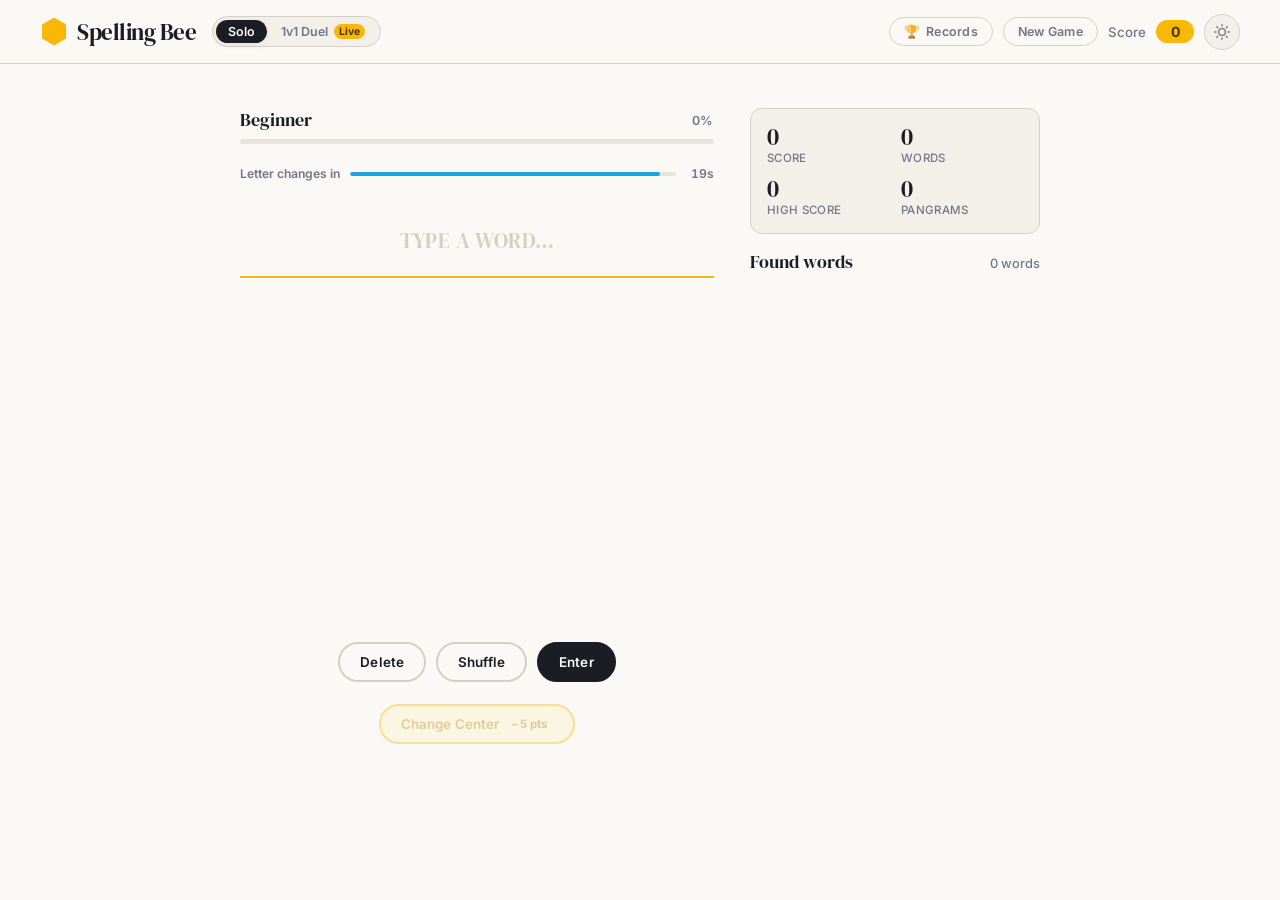
==== commit dba2cb70: "fix(spelling-bee): fix 1v1 lobby host permissions, match countdown animation, and entrypoint runner" ====
--- a/spelling-bee/static/index.html
+++ b/spelling-bee/static/index.html
@@ -1356,6 +1356,96 @@
 			background: var(--green-light);
 			color: var(--green);
 		}
+
+		/* ── Match Start Countdown Overlay ─────────────────────────────── */
+		.countdown-overlay {
+			position: fixed;
+			inset: 0;
+			z-index: 999;
+			background: hsl(220 15% 10% / .82);
+			backdrop-filter: blur(8px);
+			display: flex;
+			align-items: center;
+			justify-content: center;
+			opacity: 0;
+			pointer-events: none;
+			transition: opacity 220ms ease;
+		}
+
+		.countdown-overlay.active {
+			opacity: 1;
+			pointer-events: auto;
+		}
+
+		.countdown-card {
+			display: flex;
+			flex-direction: column;
+			align-items: center;
+			gap: 12px;
+			text-align: center;
+			user-select: none;
+		}
+
+		.countdown-sub {
+			font-size: 1.15rem;
+			font-weight: 800;
+			text-transform: uppercase;
+			letter-spacing: .18em;
+			color: var(--accent);
+		}
+
+		.countdown-number {
+			font-family: 'DM Serif Display', serif;
+			font-size: 7.5rem;
+			line-height: 1;
+			color: #ffffff;
+			text-shadow: 0 4px 32px hsl(44 95% 50% / .5);
+			display: inline-block;
+			transform-origin: center;
+		}
+
+		.countdown-number.pulse {
+			animation: countPulse 900ms cubic-bezier(.34, 1.56, .64, 1) forwards;
+		}
+
+		@keyframes countPulse {
+			0% {
+				opacity: 0;
+				transform: scale(0.35);
+			}
+			45% {
+				opacity: 1;
+				transform: scale(1.18);
+			}
+			75% {
+				transform: scale(1);
+			}
+			100% {
+				opacity: 0.95;
+				transform: scale(1);
+			}
+		}
+
+		.countdown-number.go {
+			font-size: 5rem;
+			color: var(--accent);
+			animation: countGo 850ms cubic-bezier(.34, 1.56, .64, 1) forwards;
+		}
+
+		@keyframes countGo {
+			0% {
+				opacity: 0;
+				transform: scale(0.3) rotate(-6deg);
+			}
+			45% {
+				opacity: 1;
+				transform: scale(1.22) rotate(0deg);
+			}
+			100% {
+				opacity: 1;
+				transform: scale(1);
+			}
+		}
 	</style>
 </head>
 <body>
@@ -1539,15 +1629,20 @@
 			<button class="modal-close" id="btn-close-lobby" aria-label="Close lobby">&times;</button>
 		</div>
 		<div class="modal-body">
-			<!-- Room Code & Copy Link -->
+			<!-- Room Code & Copy Link & New Room -->
 			<div class="lobby-code-box">
 				<div>
 					<div class="input-label">Room Code</div>
 					<div class="lobby-code-val" id="lobby-code-display">BEE-777</div>
 				</div>
-				<button class="btn-copy" id="btn-copy-link">
-					📋 <span>Copy Link</span>
-				</button>
+				<div style="display:flex; gap:8px; align-items:center;">
+					<button class="btn-copy" id="btn-copy-link">
+						📋 <span>Copy Link</span>
+					</button>
+					<button class="btn-copy" id="btn-create-fresh-room" style="background:var(--surface-2); color:var(--text);" title="Create a fresh room">
+						➕ <span>New Room</span>
+					</button>
+				</div>
 			</div>
 
 			<!-- Nickname input -->
@@ -1565,7 +1660,7 @@
 				<div id="host-settings-section" class="lobby-grid-2">
 					<div class="input-group">
 						<label class="input-label" for="select-mode">Format</label>
-						<select class="select-input" id="select-mode" disabled>
+						<select class="select-input" id="select-mode">
 							<option value="1v1">1v1 Duel</option>
 							<option value="2v2">2v2 Team Battle</option>
 							<option value="ffa">Free For All</option>
@@ -1573,7 +1668,7 @@
 					</div>
 					<div class="input-group">
 						<label class="input-label" for="select-duration">Match Timer</label>
-						<select class="select-input" id="select-duration" disabled>
+						<select class="select-input" id="select-duration">
 							<option value="300" selected>5 Minutes</option>
 							<option value="600">10 Minutes</option>
 							<option value="1200">20 Minutes</option>
@@ -1582,14 +1677,14 @@
 					</div>
 					<div class="input-group">
 						<label class="input-label" for="select-variant">Game Variant</label>
-						<select class="select-input" id="select-variant" disabled>
+						<select class="select-input" id="select-variant">
 							<option value="dynamic" selected>Dynamic (Mutations + Lockouts)</option>
 							<option value="classic">Classic (Static Hive)</option>
 						</select>
 					</div>
 					<div class="input-group">
 						<label class="input-label" for="select-claim-mode">Word Claims</label>
-						<select class="select-input" id="select-claim-mode" disabled>
+						<select class="select-input" id="select-claim-mode">
 							<option value="independent" selected>Independent (Score Race)</option>
 							<option value="snatch">Snatch (Exclusive Claim)</option>
 						</select>
@@ -1615,7 +1710,7 @@
 						<span style="color:var(--team-b)">Player 2 (Rival)</span>
 						<span id="duel-p2-badge"></span>
 					</div>
-					<div class="duel-matchup-name" id="duel-p2-name">Waiting…</div>
+					<div class="duel-matchup-name" id="duel-p2-name">Waiting for Opponent…</div>
 					<span class="tag-not-ready" id="duel-p2-status">Share link to invite</span>
 				</div>
 			</div>
@@ -1737,6 +1832,12 @@
 				<div class="badges-list" id="badges-list"></div>
 			</div>
 		</div>
+	</div>
+<!-- Match Start Countdown Overlay -->
+<div class="countdown-overlay" id="countdown-overlay" aria-hidden="true">
+	<div class="countdown-card">
+		<div class="countdown-sub" id="countdown-sub">Match Starting In</div>
+		<div class="countdown-number" id="countdown-number">3</div>
 	</div>
 </div>
 
@@ -2543,7 +2644,7 @@
 $("btn-close-lobby").addEventListener("click", closeLobbyModal);
 $("btn-close-game-over").addEventListener("click", closeGameOverModal);
 
-function setMode(newMode, targetRoomCode = null) {
+function setMode(newMode, targetRoomCode = null, openLobby = true) {
 	state.mode = newMode;
 	if (newMode === "solo") {
 		tabSolo.classList.add("active");
@@ -2552,6 +2653,7 @@
 		matchHud.classList.remove("active");
 		btnRoomAction.style.display = "none";
 		$("btn-new-game").style.display = "inline-flex";
+		closeLobbyModal();
 		loadSoloPuzzle();
 	} else {
 		tabSolo.classList.remove("active");
@@ -2564,8 +2666,12 @@
 
 		const codeToUse = targetRoomCode || state.roomCode;
 		if (codeToUse) {
-			connectToRoom(codeToUse);
-			openLobbyModal();
+			if (!state.ws || state.ws.readyState !== WebSocket.OPEN || state.roomCode !== codeToUse) {
+				connectToRoom(codeToUse);
+			}
+			if (openLobby) {
+				openLobbyModal();
+			}
 		} else {
 			createOrOpenRoom();
 		}
@@ -2573,7 +2679,7 @@
 }
 
 tabSolo.addEventListener("click", () => setMode("solo"));
-tabMulti.addEventListener("click", () => setMode("multi"));
+tabMulti.addEventListener("click", () => setMode("multi", null, true));
 btnRoomAction.addEventListener("click", () => {
 	openLobbyModal();
 });
@@ -2635,8 +2741,12 @@
 		}
 	};
 
-	ws.onclose = () => {
-		console.log("WS closed");
+	ws.onclose = (event) => {
+		console.log("WS closed", event.code, event.reason);
+		if (event.code === 4004) {
+			showToast(`Room ${code} not found or expired. Creating a fresh room...`, "danger");
+			createOrOpenRoom();
+		}
 	};
 }
 
@@ -2678,7 +2788,7 @@
 		inputNickname.value = me.nickname;
 	}
 
-	// Host settings controls enable/disable
+	// Host settings controls: strictly editable for host, locked/read-only for guests
 	const isHostInLobby = state.isHost && snapshot.status === "lobby";
 	selectMode.disabled = !isHostInLobby;
 	selectDuration.disabled = !isHostInLobby;
@@ -2696,21 +2806,24 @@
 	}
 
 	const is1v1 = snapshot.config.mode === "1v1";
+	const hostPlayer = snapshot.players.find(p => p.id === snapshot.host_id) || snapshot.players.find(p => p.is_host) || snapshot.players[0];
+	const rivalPlayer = snapshot.players.find(p => p.id !== (hostPlayer ? hostPlayer.id : ""));
+
 	if (is1v1) {
 		duelMatchupWrap.style.display = "grid";
 		teamMatchupWrap.style.display = "none";
 
-		const hostPlayer = snapshot.players.find(p => p.is_host) || snapshot.players[0];
 		if (hostPlayer) {
-			duelP1Name.textContent = hostPlayer.nickname + (hostPlayer.id === myPlayerId ? " (You)" : "");
+			const isMeHost = hostPlayer.id === myPlayerId;
+			duelP1Name.textContent = hostPlayer.nickname + (isMeHost ? " (You)" : "");
 			$("duel-p1-status").textContent = hostPlayer.is_ready ? "Ready ✓" : "Not Ready";
 			$("duel-p1-status").className = hostPlayer.is_ready ? "tag-ready" : "tag-not-ready";
 		}
 
-		const rivalPlayer = snapshot.players.find(p => p.id !== (hostPlayer ? hostPlayer.id : ""));
 		if (rivalPlayer) {
+			const isMeRival = rivalPlayer.id === myPlayerId;
 			cardP2.classList.remove("waiting");
-			duelP2Name.textContent = rivalPlayer.nickname + (rivalPlayer.id === myPlayerId ? " (You)" : "");
+			duelP2Name.textContent = rivalPlayer.nickname + (isMeRival ? " (You)" : "");
 			duelP2Status.textContent = rivalPlayer.is_ready ? "Ready ✓" : "Not Ready";
 			duelP2Status.className = rivalPlayer.is_ready ? "tag-ready" : "tag-not-ready";
 			duelP2Badge.innerHTML = '<span class="tag-host" style="background:var(--team-b);color:#fff">RIVAL</span>';
@@ -2753,13 +2866,39 @@
 	if (state.isHost) {
 		btnReadyToggle.style.display = "none";
 		btnStartMatch.style.display = "block";
-		btnStartMatch.disabled = snapshot.status !== "lobby";
-		btnStartMatch.textContent = "Start Match ⚔️";
+
+		if (is1v1) {
+			if (!rivalPlayer) {
+				btnStartMatch.disabled = true;
+				btnStartMatch.textContent = "Waiting for Opponent to Join…";
+			} else if (!rivalPlayer.is_ready) {
+				btnStartMatch.disabled = true;
+				btnStartMatch.textContent = `Waiting for ${rivalPlayer.nickname} to be Ready…`;
+			} else {
+				btnStartMatch.disabled = snapshot.status !== "lobby";
+				btnStartMatch.textContent = "Start Match ⚔️";
+			}
+		} else {
+			const allGuestsReady = snapshot.players.filter(p => !p.is_host).every(p => p.is_ready);
+			const hasEnoughPlayers = snapshot.players.length >= 2;
+			if (!hasEnoughPlayers) {
+				btnStartMatch.disabled = true;
+				btnStartMatch.textContent = "Waiting for Players to Join…";
+			} else if (!allGuestsReady) {
+				btnStartMatch.disabled = true;
+				btnStartMatch.textContent = "Waiting for Players to be Ready…";
+			} else {
+				btnStartMatch.disabled = snapshot.status !== "lobby";
+				btnStartMatch.textContent = "Start Match ⚔️";
+			}
+		}
 	} else {
+		// Guest: Can only modify name and toggle ready
 		btnReadyToggle.style.display = "block";
 		btnReadyToggle.textContent = state.isReady ? "Ready ✓" : "Set Ready";
-		btnReadyToggle.style.background = state.isReady ? "var(--green-light)" : "var(--surface)";
+		btnReadyToggle.style.background = state.isReady ? "var(--green-light)" : "var(--surface-2)";
 		btnReadyToggle.style.color = state.isReady ? "var(--green)" : "var(--text)";
+		btnReadyToggle.style.borderColor = state.isReady ? "var(--green)" : "var(--border)";
 
 		btnStartMatch.style.display = "block";
 		btnStartMatch.disabled = true;
@@ -2767,10 +2906,26 @@
 	}
 }
 
-// Nickname editing broadcasts immediately
+// Nickname editing with debounce and immediate commit
+let nickDebounceTimer = null;
 inputNickname.addEventListener("input", () => {
+	clearTimeout(nickDebounceTimer);
+	nickDebounceTimer = setTimeout(() => {
+		const val = inputNickname.value.trim();
+		if (val && val !== myNickname) {
+			myNickname = val;
+			sessionStorage.setItem("spellingBee_nickname", myNickname);
+			localStorage.setItem(LS_NICK_KEY, myNickname);
+			if (state.ws && state.ws.readyState === WebSocket.OPEN) {
+				state.ws.send(JSON.stringify({ type: "join", payload: { nickname: myNickname } }));
+			}
+		}
+	}, 300);
+});
+
+inputNickname.addEventListener("change", () => {
 	const val = inputNickname.value.trim();
-	if (val) {
+	if (val && val !== myNickname) {
 		myNickname = val;
 		sessionStorage.setItem("spellingBee_nickname", myNickname);
 		localStorage.setItem(LS_NICK_KEY, myNickname);
@@ -2782,7 +2937,8 @@
 
 btnReadyToggle.addEventListener("click", () => {
 	if (state.ws && state.ws.readyState === WebSocket.OPEN) {
-		state.ws.send(JSON.stringify({ type: "set_ready", payload: { is_ready: !state.isReady } }));
+		const nextReady = !state.isReady;
+		state.ws.send(JSON.stringify({ type: "set_ready", payload: { is_ready: nextReady } }));
 	}
 });
 
@@ -2816,7 +2972,8 @@
 });
 
 btnStartMatch.addEventListener("click", () => {
-	if (state.ws && state.ws.readyState === WebSocket.OPEN) {
+	if (state.isHost && state.ws && state.ws.readyState === WebSocket.OPEN) {
+		closeLobbyModal();
 		state.ws.send(JSON.stringify({ type: "start_game" }));
 	}
 });
@@ -2829,6 +2986,13 @@
 	});
 });
 
+const btnCreateFreshRoom = $("btn-create-fresh-room");
+if (btnCreateFreshRoom) {
+	btnCreateFreshRoom.addEventListener("click", () => {
+		createOrOpenRoom();
+	});
+}
+
 $("btn-join-code").addEventListener("click", () => {
 	const code = $("input-join-code").value.trim().toUpperCase();
 	if (code) {
@@ -2838,10 +3002,51 @@
 });
 
 /* ── Live Match In-Game Handlers ───────────────────────────────── */
+function runMatchCountdown(onComplete) {
+	const overlay = $("countdown-overlay");
+	const numEl = $("countdown-number");
+	const subEl = $("countdown-sub");
+
+	if (!overlay || !numEl) {
+		if (onComplete) onComplete();
+		return;
+	}
+
+	overlay.classList.add("active");
+	overlay.setAttribute("aria-hidden", "false");
+	subEl.textContent = "Match Starting In";
+
+	let count = 3;
+	function showCount() {
+		if (count > 0) {
+			numEl.textContent = count;
+			numEl.className = "countdown-number pulse";
+			numEl.style.animation = "none";
+			void numEl.offsetHeight; // trigger reflow
+			numEl.style.animation = "";
+			count--;
+			setTimeout(showCount, 950);
+		} else {
+			subEl.textContent = "Ready… Set…";
+			numEl.textContent = "⚔️ DUEL!";
+			numEl.className = "countdown-number go";
+			numEl.style.animation = "none";
+			void numEl.offsetHeight; // trigger reflow
+			numEl.style.animation = "";
+			setTimeout(() => {
+				overlay.classList.remove("active");
+				overlay.setAttribute("aria-hidden", "true");
+				if (onComplete) onComplete();
+			}, 750);
+		}
+	}
+	showCount();
+}
+
 function handleGameStart(payload) {
+	setMode("multi", null, false);
 	closeLobbyModal();
 	closeGameOverModal();
-	setMode("multi");
 
 	state.center = payload.center;
 	state.outer = [...payload.outer];
@@ -2863,6 +3068,7 @@
 	matchTimerBox.classList.remove("urgent");
 
 	wordInput.value = "";
+	wordInput.disabled = true; // Lock typing during 3s countdown
 	wordsList.innerHTML = "";
 	mutateFill.style.width = "100%";
 	mutateFill.classList.remove("urgent");
@@ -2878,9 +3084,14 @@
 	hudP2Name.textContent = rival ? rival.nickname : "Rival";
 	hudP2Pts.textContent = "0";
 
-	feedText.textContent = "Match started! Let the duel begin!";
-	showToast("⚔️ Match Started!", "good");
-	wordInput.focus();
+	feedText.textContent = "Get ready to duel!";
+
+	runMatchCountdown(() => {
+		wordInput.disabled = false;
+		wordInput.focus();
+		feedText.textContent = "Match started! Let the duel begin!";
+		showToast("⚔️ Duel Started!", "good");
+	});
 }
 
 function handleHiveMutation(payload) {
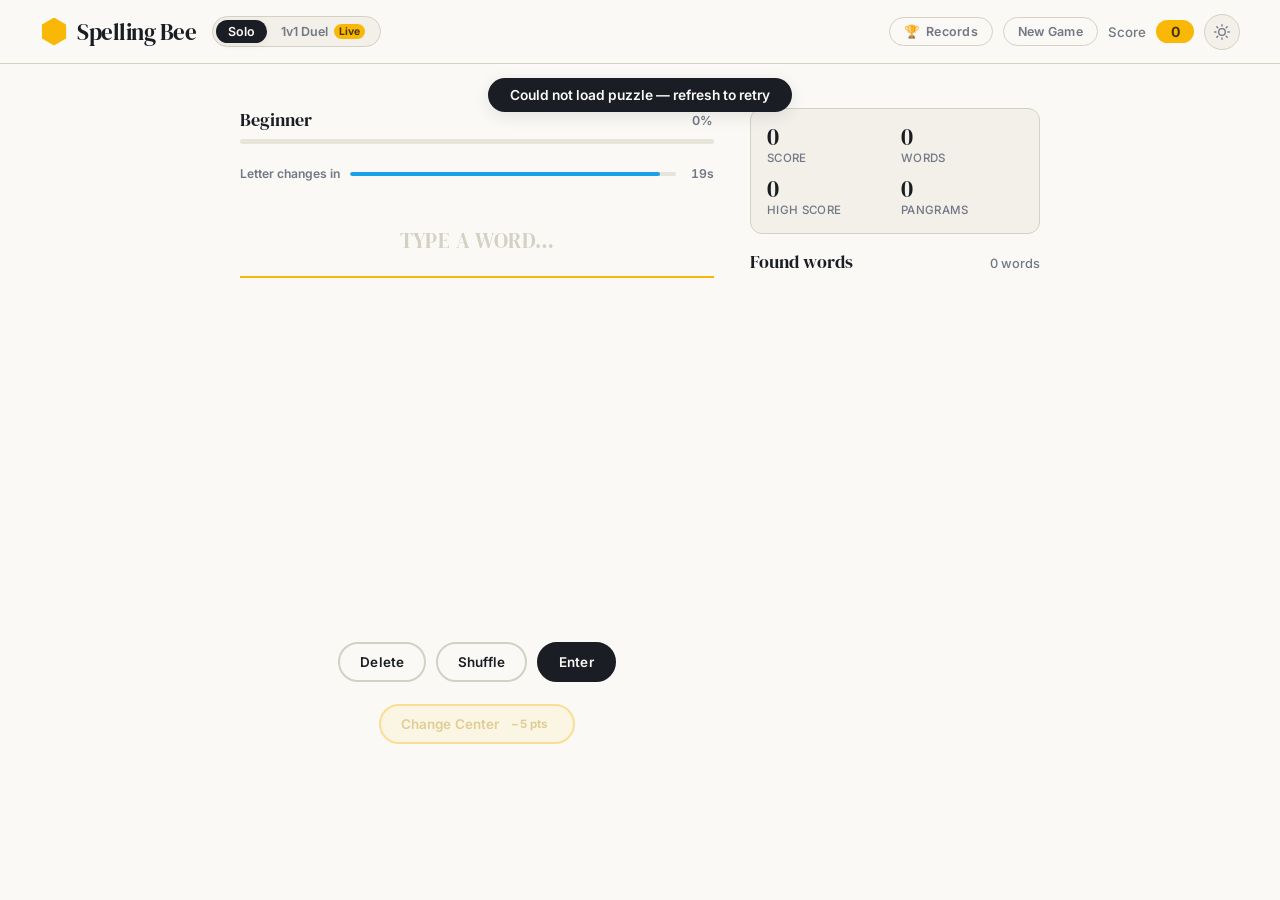
==== commit 4f8b1cae: "fix(spelling-bee): fix countdown overlay dom hierarchy and enhance animation visibility" ====
--- a/spelling-bee/static/index.html
+++ b/spelling-bee/static/index.html
@@ -1361,19 +1361,22 @@
 		.countdown-overlay {
 			position: fixed;
 			inset: 0;
-			z-index: 999;
-			background: hsl(220 15% 10% / .82);
-			backdrop-filter: blur(8px);
+			z-index: 10000;
+			background: rgba(10, 14, 23, 0.85);
+			backdrop-filter: blur(12px);
+			-webkit-backdrop-filter: blur(12px);
 			display: flex;
 			align-items: center;
 			justify-content: center;
 			opacity: 0;
+			visibility: hidden;
 			pointer-events: none;
-			transition: opacity 220ms ease;
+			transition: opacity 220ms ease, visibility 220ms ease;
 		}
 
 		.countdown-overlay.active {
 			opacity: 1;
+			visibility: visible;
 			pointer-events: auto;
 		}
 
@@ -1381,53 +1384,55 @@
 			display: flex;
 			flex-direction: column;
 			align-items: center;
-			gap: 12px;
+			justify-content: center;
+			gap: 16px;
 			text-align: center;
 			user-select: none;
 		}
 
 		.countdown-sub {
-			font-size: 1.15rem;
+			font-size: 1.25rem;
 			font-weight: 800;
 			text-transform: uppercase;
-			letter-spacing: .18em;
+			letter-spacing: .2em;
 			color: var(--accent);
+			text-shadow: 0 2px 12px rgba(255, 196, 0, 0.4);
 		}
 
 		.countdown-number {
-			font-family: 'DM Serif Display', serif;
-			font-size: 7.5rem;
+			font-family: 'DM Serif Display', Georgia, serif;
+			font-size: 8.5rem;
 			line-height: 1;
 			color: #ffffff;
-			text-shadow: 0 4px 32px hsl(44 95% 50% / .5);
+			text-shadow: 0 4px 40px rgba(255, 200, 0, 0.6), 0 0 80px rgba(255, 200, 0, 0.3);
 			display: inline-block;
-			transform-origin: center;
+			transform-origin: center center;
 		}
 
 		.countdown-number.pulse {
-			animation: countPulse 900ms cubic-bezier(.34, 1.56, .64, 1) forwards;
+			animation: countPulse 850ms cubic-bezier(.34, 1.56, .64, 1) forwards;
 		}
 
 		@keyframes countPulse {
 			0% {
 				opacity: 0;
-				transform: scale(0.35);
+				transform: scale(0.25);
 			}
-			45% {
+			40% {
 				opacity: 1;
-				transform: scale(1.18);
+				transform: scale(1.25);
 			}
-			75% {
+			70% {
+				transform: scale(0.95);
+			}
+			100% {
+				opacity: 1;
 				transform: scale(1);
 			}
-			100% {
-				opacity: 0.95;
-				transform: scale(1);
-			}
 		}
 
 		.countdown-number.go {
-			font-size: 5rem;
+			font-size: 5.5rem;
 			color: var(--accent);
 			animation: countGo 850ms cubic-bezier(.34, 1.56, .64, 1) forwards;
 		}
@@ -1435,11 +1440,11 @@
 		@keyframes countGo {
 			0% {
 				opacity: 0;
-				transform: scale(0.3) rotate(-6deg);
+				transform: scale(0.3) rotate(-8deg);
 			}
-			45% {
+			40% {
 				opacity: 1;
-				transform: scale(1.22) rotate(0deg);
+				transform: scale(1.25) rotate(0deg);
 			}
 			100% {
 				opacity: 1;
@@ -1833,6 +1838,8 @@
 			</div>
 		</div>
 	</div>
+</div>
+
 <!-- Match Start Countdown Overlay -->
 <div class="countdown-overlay" id="countdown-overlay" aria-hidden="true">
 	<div class="countdown-card">
@@ -2654,6 +2661,19 @@
 		btnRoomAction.style.display = "none";
 		$("btn-new-game").style.display = "inline-flex";
 		closeLobbyModal();
+
+		// Clean URL query parameter so URL reflects Solo mode
+		const basePath = getBasePath();
+		window.history.replaceState({}, "", basePath);
+
+		// Disconnect from active multiplayer session
+		if (state.ws) {
+			try { state.ws.close(); } catch {}
+			state.ws = null;
+		}
+		state.roomCode = null;
+		state.roomSnapshot = null;
+
 		loadSoloPuzzle();
 	} else {
 		tabSolo.classList.remove("active");
@@ -2680,6 +2700,10 @@
 
 tabSolo.addEventListener("click", () => setMode("solo"));
 tabMulti.addEventListener("click", () => setMode("multi", null, true));
+$("logo-btn").addEventListener("click", (e) => {
+	e.preventDefault();
+	setMode("solo");
+});
 btnRoomAction.addEventListener("click", () => {
 	openLobbyModal();
 });
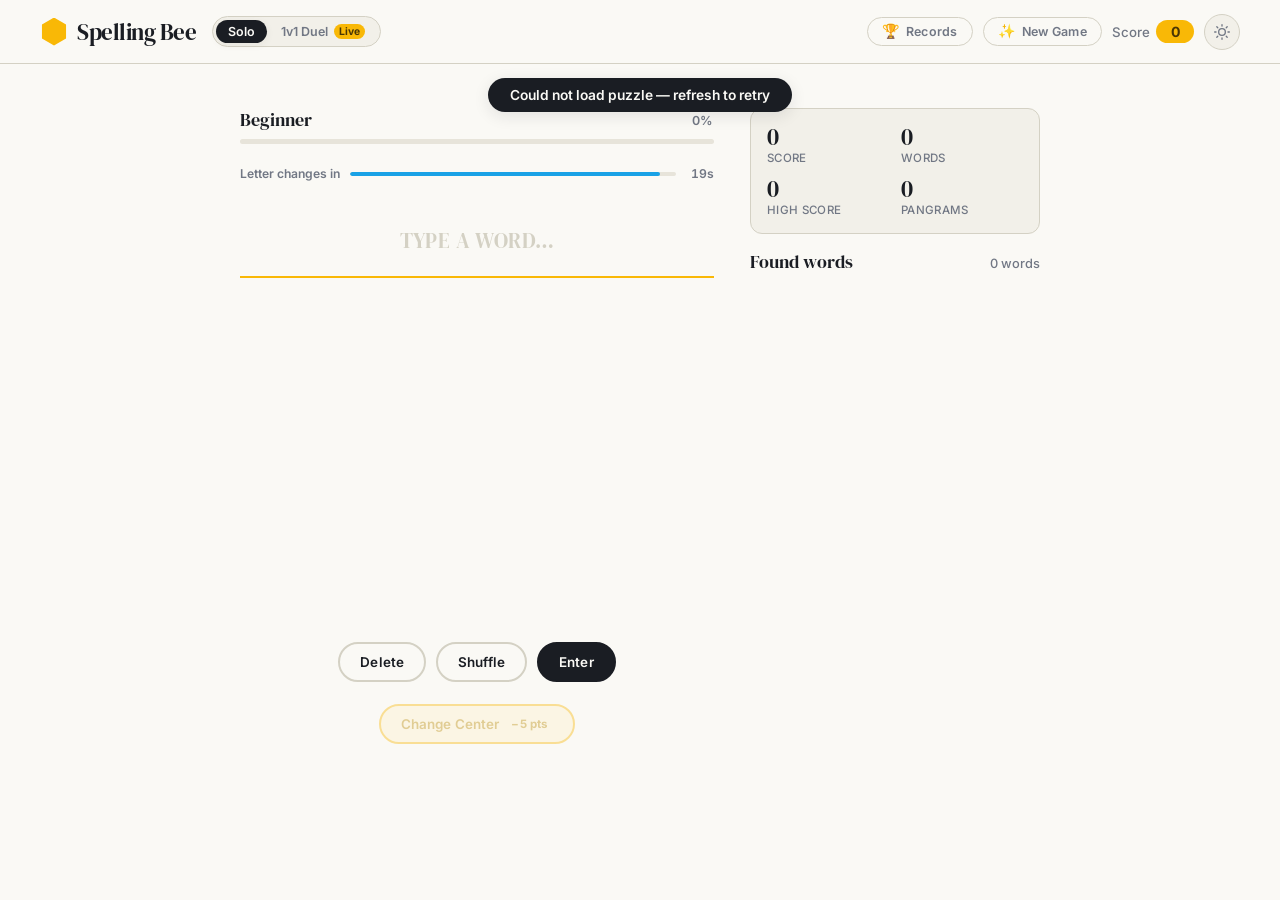
==== commit 3f8fc412: "fix(spelling-bee): make header responsive and minimalist on mobile" ====
--- a/spelling-bee/static/index.html
+++ b/spelling-bee/static/index.html
@@ -2,9 +2,11 @@
 <html lang="en">
 <head>
 	<meta charset="UTF-8" />
-	<meta name="viewport" content="width=device-width, initial-scale=1.0" />
+	<meta name="viewport" content="width=device-width, initial-scale=1.0, maximum-scale=1.0, user-scalable=no, viewport-fit=cover" />
 	<title>Spelling Bee · 1v1 Multiplayer & Daily Puzzle</title>
 	<meta name="description" content="Play Spelling Bee Solo or 1v1 real-time multiplayer with dynamic letter mutations, lockouts, and customizable game variations." />
+	<link rel="icon" type="image/svg+xml" href="static/favicon.svg" />
+	<link rel="alternate icon" href="favicon.ico" />
 	<link rel="preconnect" href="https://fonts.googleapis.com" />
 	<link rel="preconnect" href="https://fonts.gstatic.com" crossorigin />
 	<link href="https://fonts.googleapis.com/css2?family=DM+Serif+Display&family=Inter:wght@400;500;600;700;800&display=swap" rel="stylesheet" />
@@ -84,6 +86,9 @@
 			flex-direction: column;
 			align-items: center;
 			overflow-x: hidden;
+			overscroll-behavior-y: none;
+			-webkit-user-select: none;
+			user-select: none;
 		}
 
 		/* ── Header ────────────────────────────────────────────────────── */
@@ -177,6 +182,15 @@
 			display: flex;
 			align-items: center;
 			gap: 10px;
+			font-size: .83rem;
+			color: var(--text-muted);
+			font-weight: 500;
+		}
+
+		.header-score-wrap {
+			display: flex;
+			align-items: center;
+			gap: 6px;
 			font-size: .83rem;
 			color: var(--text-muted);
 			font-weight: 500;
@@ -210,6 +224,14 @@
 			transition: background var(--t), border-color var(--t), color var(--t);
 		}
 
+		.btn-header .btn-icon {
+			display: inline-flex;
+			align-items: center;
+			justify-content: center;
+			font-size: .88rem;
+			line-height: 1;
+		}
+
 		.btn-header:hover {
 			background: var(--surface);
 			border-color: var(--text-muted);
@@ -406,9 +428,100 @@
 
 		@media (max-width: 720px) {
 			main { grid-template-columns: 1fr; }
-			.mode-tabs { order: 2; margin-top: 6px; }
-			.header-left { flex-direction: column; align-items: flex-start; gap: 4px; }
-			header { height: auto; padding: 10px 16px; }
+			header {
+				height: auto;
+				padding: 8px 12px 10px;
+				display: flex;
+				flex-wrap: wrap;
+				align-items: center;
+				justify-content: space-between;
+				row-gap: 8px;
+			}
+			.header-left {
+				display: contents;
+			}
+			.logo {
+				order: 1;
+				font-size: 1.22rem;
+				gap: 7px;
+			}
+			.logo-hex {
+				width: 22px;
+				height: 22px;
+			}
+			.header-right {
+				order: 2;
+				gap: 6px;
+			}
+			.btn-header {
+				padding: 5px 8px;
+				min-width: 34px;
+				height: 34px;
+				justify-content: center;
+				border-radius: var(--radius-pill);
+			}
+			.btn-header .btn-label,
+			.score-label {
+				display: none;
+			}
+			.theme-toggle {
+				width: 34px;
+				height: 34px;
+			}
+			.header-score-wrap {
+				display: flex;
+				align-items: center;
+			}
+			.score-badge {
+				padding: 3px 9px;
+				font-size: .82rem;
+				min-width: 32px;
+			}
+			.mode-tabs {
+				order: 3;
+				width: 100%;
+				display: flex;
+				justify-content: stretch;
+				margin-top: 0;
+			}
+			.mode-tab {
+				flex: 1;
+				justify-content: center;
+				text-align: center;
+				padding: 5px 8px;
+				font-size: .76rem;
+			}
+		}
+
+		@media (max-width: 380px) {
+			header {
+				padding: 6px 10px 8px;
+			}
+			.logo {
+				font-size: 1.1rem;
+				gap: 5px;
+			}
+			.logo-hex {
+				width: 20px;
+				height: 20px;
+			}
+			.header-right {
+				gap: 4px;
+			}
+			.btn-header {
+				padding: 4px 6px;
+				min-width: 30px;
+				height: 32px;
+			}
+			.theme-toggle {
+				width: 32px;
+				height: 32px;
+			}
+			.score-badge {
+				padding: 2px 7px;
+				font-size: .78rem;
+				min-width: 28px;
+			}
 		}
 
 		/* ── Left column ────────────────────────────────────────────────── */
@@ -555,9 +668,17 @@
 			display: flex;
 			align-items: center;
 			justify-content: center;
-		}
-
-		.hive { position: relative; width: 100%; height: 100%; }
+			touch-action: none;
+			-webkit-user-select: none;
+			user-select: none;
+		}
+
+		.hive {
+			position: relative;
+			width: 100%;
+			height: 100%;
+			touch-action: none;
+		}
 
 		.hex-btn {
 			position: absolute;
@@ -575,11 +696,14 @@
 			background: var(--surface-2);
 			transition: background var(--t) var(--ease-out), transform var(--t) var(--ease-out);
 			user-select: none;
+			-webkit-user-select: none;
+			-webkit-touch-callout: none;
 			-webkit-tap-highlight-color: transparent;
+			touch-action: none;
 		}
 
 		.hex-btn:hover { background: hsl(48, 20%, 82%); }
-		.hex-btn:active { transform: scale(.90); }
+		.hex-btn:active, .hex-btn.touch-active { transform: scale(.88); }
 
 		.hex-btn.center {
 			background: var(--accent);
@@ -651,6 +775,8 @@
 			font-weight: 600;
 			cursor: pointer;
 			letter-spacing: .01em;
+			touch-action: manipulation;
+			-webkit-tap-highlight-color: transparent;
 			transition: background var(--t), border-color var(--t), transform var(--t);
 		}
 
@@ -1459,7 +1585,7 @@
 	<div class="header-left">
 		<a class="logo" id="logo-btn" href="#">
 			<div class="logo-hex"></div>
-			Spelling Bee
+			<span>Spelling Bee</span>
 		</a>
 		<div class="mode-tabs">
 			<button class="mode-tab active" id="tab-solo">Solo</button>
@@ -1471,15 +1597,19 @@
 	</div>
 
 	<div class="header-right">
-		<button class="btn-header" id="btn-achievements" title="View achievements & records">
-			🏆 <span>Records</span>
+		<button class="btn-header" id="btn-achievements" title="View achievements & records" aria-label="Achievements and records">
+			<span class="btn-icon">🏆</span><span class="btn-label">Records</span>
 		</button>
-		<button class="btn-header accent" id="btn-room-action" style="display:none">
-			⚔️ <span id="room-btn-text">Room Lobby</span>
+		<button class="btn-header accent" id="btn-room-action" style="display:none" title="Room Lobby" aria-label="Room Lobby">
+			<span class="btn-icon">⚔️</span><span id="room-btn-text" class="btn-label">Room Lobby</span>
 		</button>
-		<button class="btn-header" id="btn-new-game" title="Start a fresh random puzzle">New Game</button>
-		Score
-		<span class="score-badge" id="header-score">0</span>
+		<button class="btn-header" id="btn-new-game" title="Start a fresh random puzzle" aria-label="New Game">
+			<span class="btn-icon">✨</span><span class="btn-label" id="new-game-btn-text">New Game</span>
+		</button>
+		<div class="header-score-wrap" title="Current score">
+			<span class="score-label">Score</span>
+			<span class="score-badge" id="header-score">0</span>
+		</div>
 		<button class="theme-toggle" id="btn-theme" aria-label="Toggle dark mode" title="Toggle dark mode">
 			<svg class="icon-sun" viewBox="0 0 24 24">
 				<circle cx="12" cy="12" r="5"/>
@@ -2139,6 +2269,66 @@
 		.join("");
 }
 
+/* ── Touch & Swipe Gesture Handling ────────────────────────────── */
+let activeHexId = null;
+let isSwiping = false;
+let lastTouchTimestamp = 0;
+
+function focusWordInput() {
+	if (window.matchMedia("(pointer: fine)").matches) {
+		wordInput.focus();
+	}
+}
+
+function handleTouchPoint(touch) {
+	const el = document.elementFromPoint(touch.clientX, touch.clientY);
+	const hex = el ? el.closest(".hex-btn") : null;
+	if (hex && hex.id !== activeHexId) {
+		activeHexId = hex.id;
+		const letter = hex.dataset.letter;
+		if (letter) {
+			appendLetter(letter);
+			if (navigator.vibrate) {
+				try { navigator.vibrate(10); } catch (_) {}
+			}
+			hex.classList.add("touch-active");
+			setTimeout(() => {
+				if (hex) hex.classList.remove("touch-active");
+			}, 130);
+		}
+	}
+}
+
+function initSwipeGesture() {
+	const wrap = $("hive-wrap");
+	if (!wrap) return;
+
+	wrap.addEventListener("touchstart", (e) => {
+		if (!e.touches || e.touches.length === 0) return;
+		lastTouchTimestamp = Date.now();
+		isSwiping = true;
+		activeHexId = null;
+		handleTouchPoint(e.touches[0]);
+		e.preventDefault();
+	}, { passive: false });
+
+	wrap.addEventListener("touchmove", (e) => {
+		if (!isSwiping || !e.touches || e.touches.length === 0) return;
+		lastTouchTimestamp = Date.now();
+		e.preventDefault();
+		handleTouchPoint(e.touches[0]);
+	}, { passive: false });
+
+	const endSwipe = () => {
+		lastTouchTimestamp = Date.now();
+		isSwiping = false;
+		activeHexId = null;
+	};
+
+	wrap.addEventListener("touchend", endSwipe);
+	wrap.addEventListener("touchcancel", endSwipe);
+}
+
 /* ── Hex geometry & rendering ──────────────────────────────────── */
 function hexPositions(W) {
 	const cx = .5, cy = .5, r = .34;
@@ -2190,9 +2380,10 @@
 	}
 
 	btn.addEventListener("click", () => {
+		if (Date.now() - lastTouchTimestamp < 400) return;
 		appendLetter(btn.dataset.letter);
 		btn.style.transform = "scale(.88)";
-		setTimeout(() => btn.style.transform = "", 130);
+		setTimeout(() => { btn.style.transform = ""; }, 130);
 	});
 	hive.appendChild(btn);
 }
@@ -2370,13 +2561,13 @@
 	}
 	wordInput.value += letter.toUpperCase();
 	renderWordDisplay();
-	wordInput.focus();
+	focusWordInput();
 }
 
 function deleteLetter() {
 	wordInput.value = wordInput.value.slice(0, -1);
 	renderWordDisplay();
-	wordInput.focus();
+	focusWordInput();
 }
 
 function shuffleOuter() {
@@ -2453,7 +2644,7 @@
 		} else {
 			showToast("Not connected to match room", "danger");
 		}
-		wordInput.focus();
+		focusWordInput();
 		return;
 	}
 
@@ -2512,7 +2703,7 @@
 		showToast("Network error — try again");
 	}
 
-	wordInput.focus();
+	focusWordInput();
 }
 
 /* ── Input Event Listeners ─────────────────────────────────────── */
@@ -2576,7 +2767,7 @@
 		renderWordDisplay();
 		updateStats();
 		updateRank();
-		wordInput.focus();
+		focusWordInput();
 	} catch {
 		showToast("Could not load puzzle — refresh to retry");
 	}
@@ -2584,7 +2775,12 @@
 
 async function startNewSoloGame() {
 	const btnNew = $("btn-new-game");
-	btnNew.textContent = "Loading…";
+	const newGameText = $("new-game-btn-text");
+	if (newGameText) {
+		newGameText.textContent = "Loading…";
+	} else {
+		btnNew.textContent = "Loading…";
+	}
 	btnNew.disabled = true;
 
 	try {
@@ -2617,11 +2813,15 @@
 		updateStats();
 		updateRank();
 		showToast("New game! 🐝", "good");
-		wordInput.focus();
+		focusWordInput();
 	} catch {
 		showToast("Failed to load new puzzle");
 	} finally {
-		btnNew.textContent = "New Game";
+		if (newGameText) {
+			newGameText.textContent = "New Game";
+		} else {
+			btnNew.textContent = "New Game";
+		}
 		btnNew.disabled = false;
 	}
 }
@@ -2639,13 +2839,13 @@
 function closeLobbyModal() {
 	lobbyModal.classList.remove("open");
 	lobbyModal.setAttribute("aria-hidden", "true");
-	wordInput.focus();
+	focusWordInput();
 }
 
 function closeGameOverModal() {
 	gameOverModal.classList.remove("open");
 	gameOverModal.setAttribute("aria-hidden", "true");
-	wordInput.focus();
+	focusWordInput();
 }
 
 $("btn-close-lobby").addEventListener("click", closeLobbyModal);
@@ -3112,7 +3312,7 @@
 
 	runMatchCountdown(() => {
 		wordInput.disabled = false;
-		wordInput.focus();
+		focusWordInput();
 		feedText.textContent = "Match started! Let the duel begin!";
 		showToast("⚔️ Duel Started!", "good");
 	});
@@ -3270,7 +3470,7 @@
 function closeAchievementsModal() {
 	achievementsModal.classList.remove("open");
 	achievementsModal.setAttribute("aria-hidden", "true");
-	wordInput.focus();
+	focusWordInput();
 }
 
 btnAchievements.addEventListener("click", openAchievementsModal);
@@ -3299,9 +3499,10 @@
 	localStorage.setItem(LS_THEME_KEY, newTheme);
 });
 
-/* ── Resize Observer ───────────────────────────────────────────── */
+/* ── Resize Observer & Swipe Init ─────────────────────────────── */
 const ro = new ResizeObserver(() => renderHive());
 ro.observe($("hive-wrap"));
+initSwipeGesture();
 
 /* ── Boot ──────────────────────────────────────────────────────── */
 const urlParams = new URLSearchParams(window.location.search);
